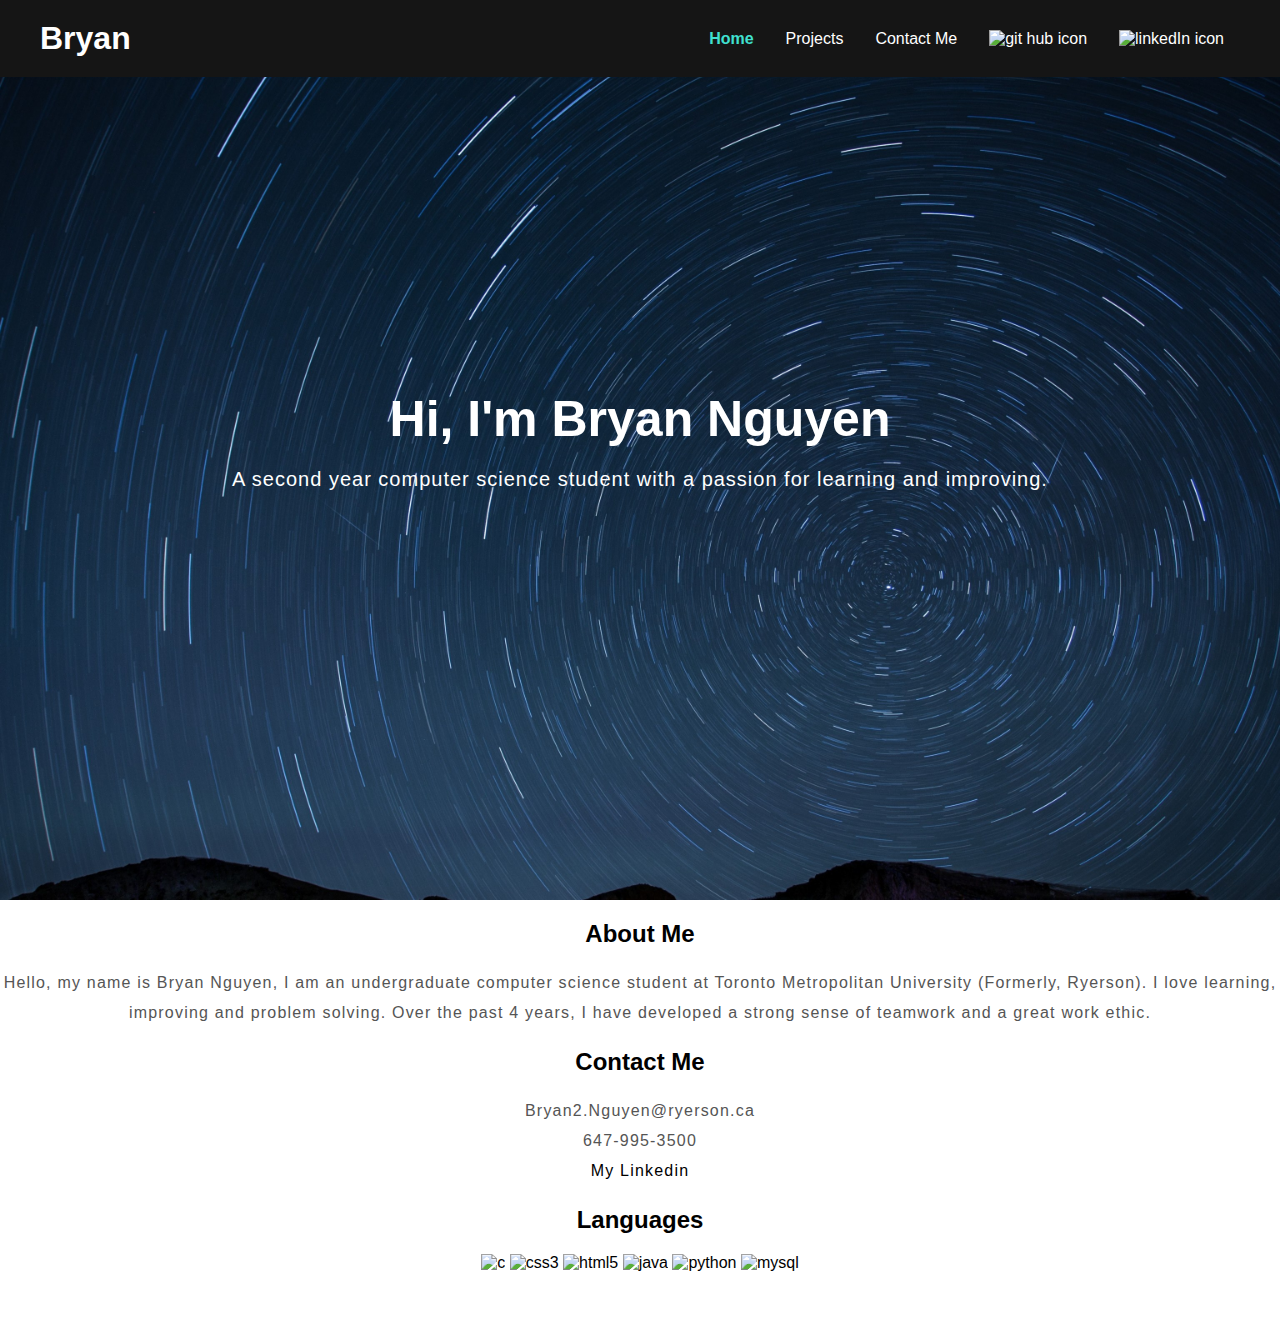
==== index.html @ f1160901 "added images and fixed formatting" ====
<!DOCTYPE html>

<html lang="en">
    <head>
        <meta charset="UTF-8">
        <title>Bryan's Portfolio Website</title>
        <link rel="stylesheet" href="index.css">
    </head>

    <body>
        <nav class="navbar">
            <div class="navcontainer">
                <h1>Bryan</h1>
                <ul>
                    <li><a href="" class="current">Home</a></li>
                    <li><a href="projects.html">Projects</a></li>
                    <li><a href="mailto:bryan2.nguyen@ryerson.ca">Contact Me</a></li>
                    <li><a href="https://github.com/BryanNguyen03"><img width="35" id="gitIcon" src="images\githubIcon.png" alt="git hub icon"/></a></li>
                    <li><a href="https://www.linkedin.com/in/bryan-nguyen-2a6066220/"><img width="25" id="linkedinIcon" src="images\LinkedinIcon.png" alt="linkedIn icon"/></a></li>
                </ul>
            </div>
        </nav>

        <div class="hero">
            <div class="container">
                <h1>Hi, I'm Bryan Nguyen</h1>
                <p>A second year computer science student with a passion for learning and improving.</p>
            </div>  
        </div>

        <section class="AboutMe">
            <h2>About Me</h2>
            <p>Hello, my name is Bryan Nguyen, I am an undergraduate computer science student at Toronto Metropolitan University (Formerly, Ryerson). I love learning, improving and problem solving. Over the past 4 years, I have developed a strong sense of teamwork and a great work ethic.</p>

            <div class="contactInfo">
                <h3>Contact Me</h3>
                <p>Bryan2.Nguyen@ryerson.ca</p>
                <p>647-995-3500</p>
                <p><a href="https://www.linkedin.com/in/bryan-nguyen">My Linkedin</a></p>
            </div>

            <h3>Languages</h3>
            <img class="langIcon" src="https://raw.githubusercontent.com/devicons/devicon/master/icons/c/c-original.svg" alt="c" width="40" height="40"/>
            <img class="langIcon" src="https://raw.githubusercontent.com/devicons/devicon/master/icons/css3/css3-original-wordmark.svg" alt="css3" width="40" height="40"/>
            <img class="langIcon" src="https://raw.githubusercontent.com/devicons/devicon/master/icons/html5/html5-original-wordmark.svg" alt="html5" width="40" height="40"/>
            <img class="langIcon" src="https://raw.githubusercontent.com/devicons/devicon/master/icons/java/java-original.svg" alt="java" width="40" height="40"/>
            <img class="langIcon" src="https://raw.githubusercontent.com/devicons/devicon/master/icons/python/python-original.svg" alt="python" width="40" height="40"/>
            <img class="langIcon" src="https://raw.githubusercontent.com/devicons/devicon/master/icons/mysql/mysql-original.svg" alt="mysql" width="40" height="40">
        </section>

        

        <script src="index.js"></script>
    </body>

</html>
---- index.css ----
@import "navigation.css";

.hero {
    background-image: url('images/backgroundImage.jpg');
    background-repeat: no-repeat;
    background-size: cover;
    background-position: center;
    height: 100vh;
    color: #fff;
    display: flex;
    justify-content: center;
    align-items: center;
    text-align: center;
    position: relative;
    margin-bottom: 20px;
    z-index: -2;
}

.hero h1 {
    font-size: 50px;
    margin: -20px 0 20px;
  }
  
.hero p {
    font-size: 20px;
    letter-spacing: 1px;
}

.AboutMe{
    text-align: center;
}

.AboutMe h2,
.AboutMe h3 {
  font-size: 150%;
  margin: 20px 0;
}

.AboutMe p {
  color: #555;
  line-height: 30px;
  letter-spacing: 1.2px;
}

.contactInfo p {
    color: #555;
    line-height: 30px;
    letter-spacing: 1.2px;
}

.contactInfo a {
    text-decoration: none;
    color: black;
}

.contactInfo a:hover {
    color: turquoise;
    transition: all 0.3s ease-in-out;
}

.languages {
    margin: auto;
    width: 60%;
    padding: 10px;
    z-index: -2;
    text-align: center;
    height: 10vh;
    display: relative;
}

.langIcon:hover {
    box-shadow: 5px 10px 30px;
}
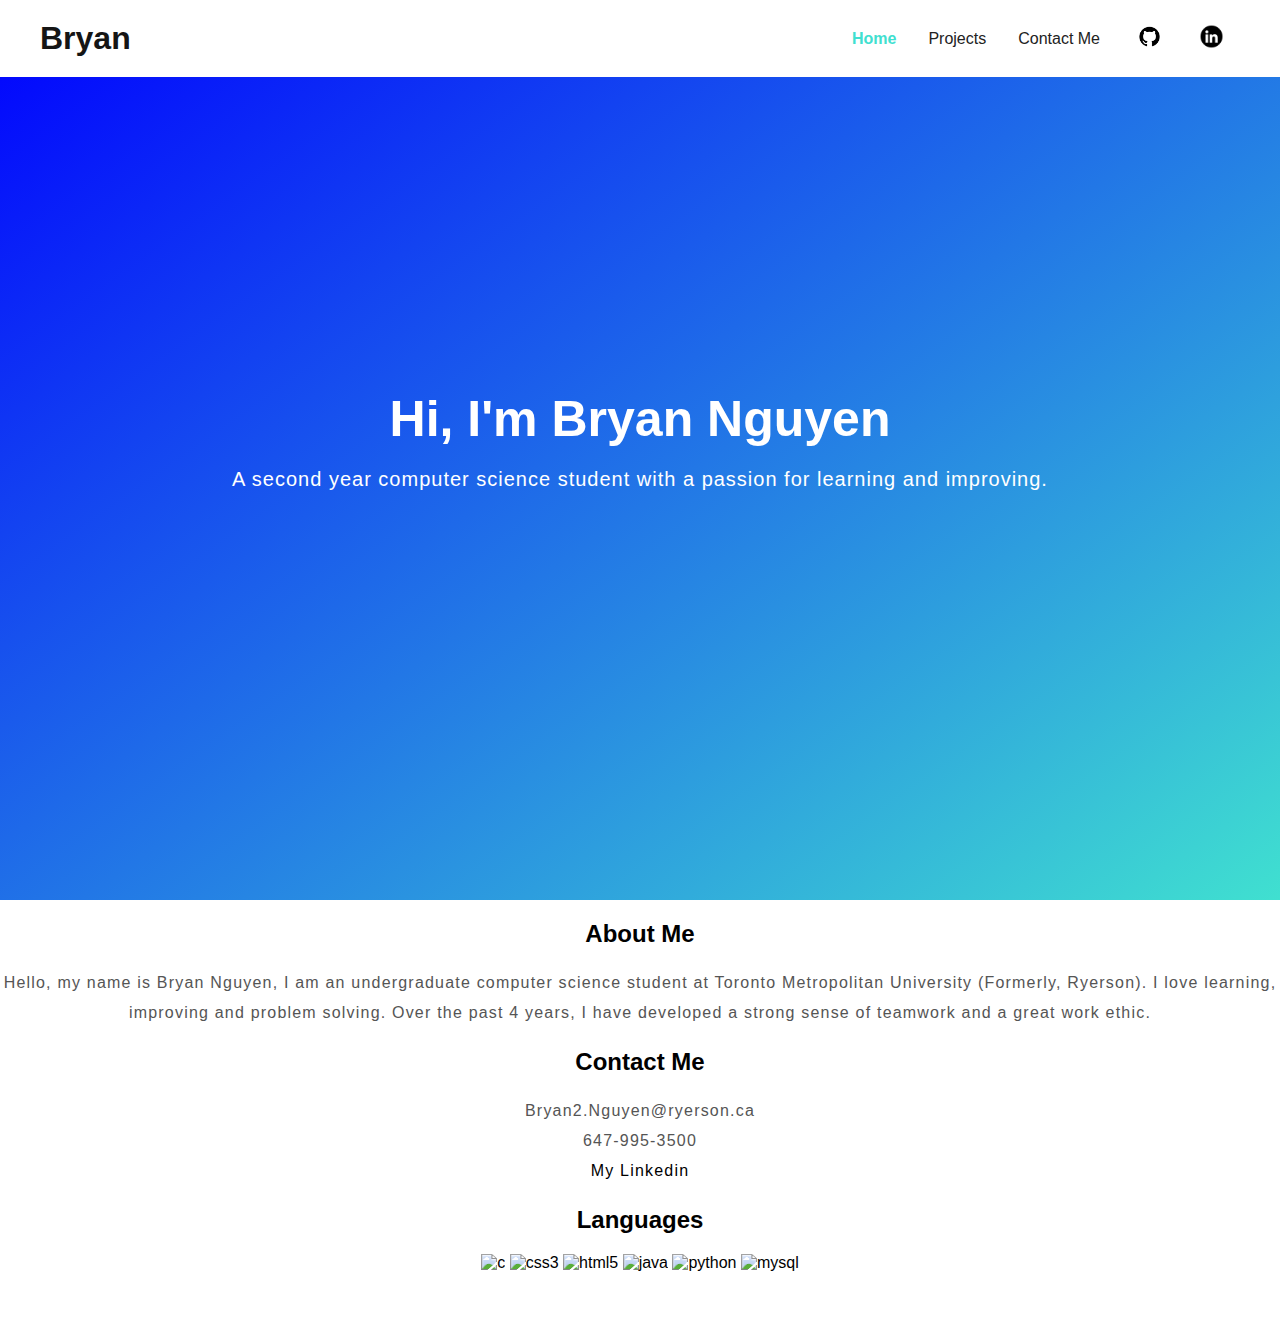
==== commit d1ec15d8: "aesthetic and formatting changes" ====
--- a/index.html
+++ b/index.html
@@ -15,8 +15,8 @@
                     <li><a href="" class="current">Home</a></li>
                     <li><a href="projects.html">Projects</a></li>
                     <li><a href="mailto:bryan2.nguyen@ryerson.ca">Contact Me</a></li>
-                    <li><a href="https://github.com/BryanNguyen03"><img width="35" id="gitIcon" src="images\githubIcon.png" alt="git hub icon"/></a></li>
-                    <li><a href="https://www.linkedin.com/in/bryan-nguyen-2a6066220/"><img width="25" id="linkedinIcon" src="images\LinkedinIcon.png" alt="linkedIn icon"/></a></li>
+                    <li><a href="https://github.com/BryanNguyen03"><img width="35" id="gitIcon" src="images/githubOnWhite.png" alt="git hub icon"/></a></li>
+                    <li><a href="https://www.linkedin.com/in/bryan-nguyen-2a6066220/"><img width="25" id="linkedinIcon" src="images/linkedinOnWhite.png" alt="linkedIn icon"/></a></li>
                 </ul>
             </div>
         </nav>
--- a/index.css
+++ b/index.css
@@ -1,7 +1,7 @@
 @import "navigation.css";
 
 .hero {
-    background-image: url('images/backgroundImage.jpg');
+    background-image: linear-gradient(to bottom right, blue, turquoise);
     background-repeat: no-repeat;
     background-size: cover;
     background-position: center;
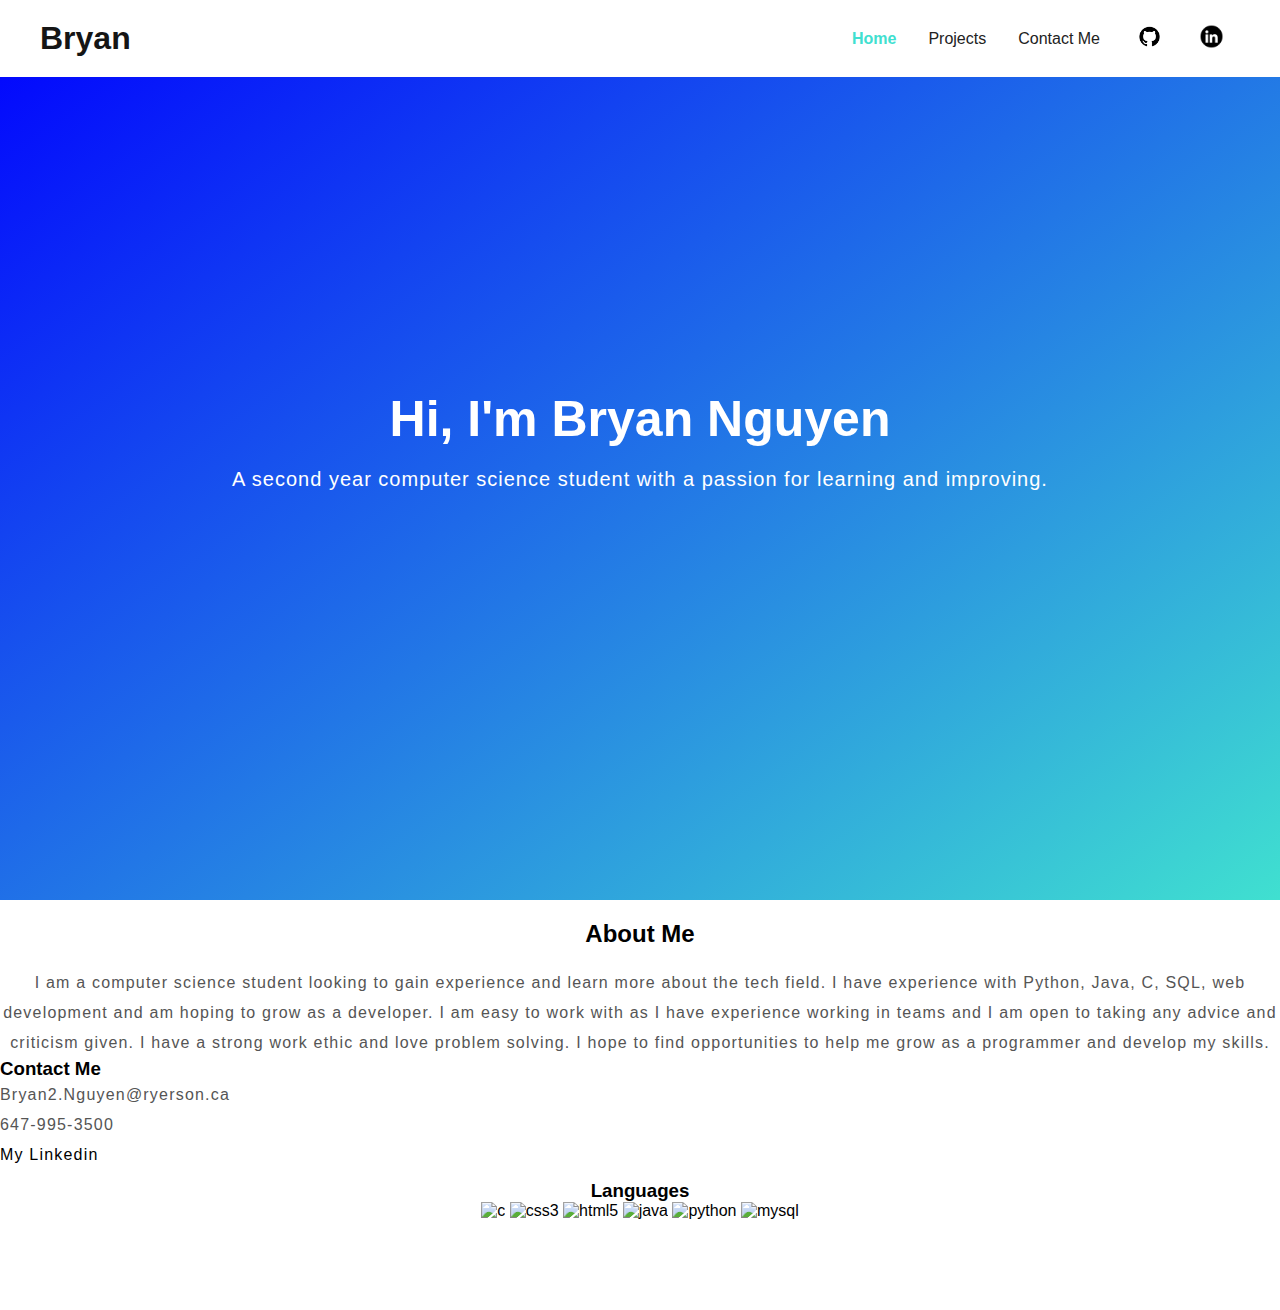
==== commit 7e544601: "Updated about me" ====
--- a/index.html
+++ b/index.html
@@ -28,17 +28,19 @@
             </div>  
         </div>
 
-        <section class="AboutMe">
+        <div class="AboutMe">
             <h2>About Me</h2>
-            <p>Hello, my name is Bryan Nguyen, I am an undergraduate computer science student at Toronto Metropolitan University (Formerly, Ryerson). I love learning, improving and problem solving. Over the past 4 years, I have developed a strong sense of teamwork and a great work ethic.</p>
+            <p>I am a computer science student looking to gain experience and learn more about the tech field. I have experience with Python, Java, C, SQL, web development and am hoping to grow as a developer. I am easy to work with as I have experience working in teams and I am open to taking any advice and criticism given. I have a strong work ethic and love problem solving. I hope to find opportunities to help me grow as a programmer and develop my skills.</p>
+        </div>
 
-            <div class="contactInfo">
-                <h3>Contact Me</h3>
-                <p>Bryan2.Nguyen@ryerson.ca</p>
-                <p>647-995-3500</p>
-                <p><a href="https://www.linkedin.com/in/bryan-nguyen">My Linkedin</a></p>
-            </div>
-
+        <div class="contactInfo">
+            <h3>Contact Me</h3>
+            <p>Bryan2.Nguyen@ryerson.ca</p>
+            <p>647-995-3500</p>
+            <p><a href="https://www.linkedin.com/in/bryan-nguyen">My Linkedin</a></p>
+        </div>
+        
+        <div class="languages">
             <h3>Languages</h3>
             <img class="langIcon" src="https://raw.githubusercontent.com/devicons/devicon/master/icons/c/c-original.svg" alt="c" width="40" height="40"/>
             <img class="langIcon" src="https://raw.githubusercontent.com/devicons/devicon/master/icons/css3/css3-original-wordmark.svg" alt="css3" width="40" height="40"/>
@@ -46,7 +48,7 @@
             <img class="langIcon" src="https://raw.githubusercontent.com/devicons/devicon/master/icons/java/java-original.svg" alt="java" width="40" height="40"/>
             <img class="langIcon" src="https://raw.githubusercontent.com/devicons/devicon/master/icons/python/python-original.svg" alt="python" width="40" height="40"/>
             <img class="langIcon" src="https://raw.githubusercontent.com/devicons/devicon/master/icons/mysql/mysql-original.svg" alt="mysql" width="40" height="40">
-        </section>
+        </div>
 
         
 
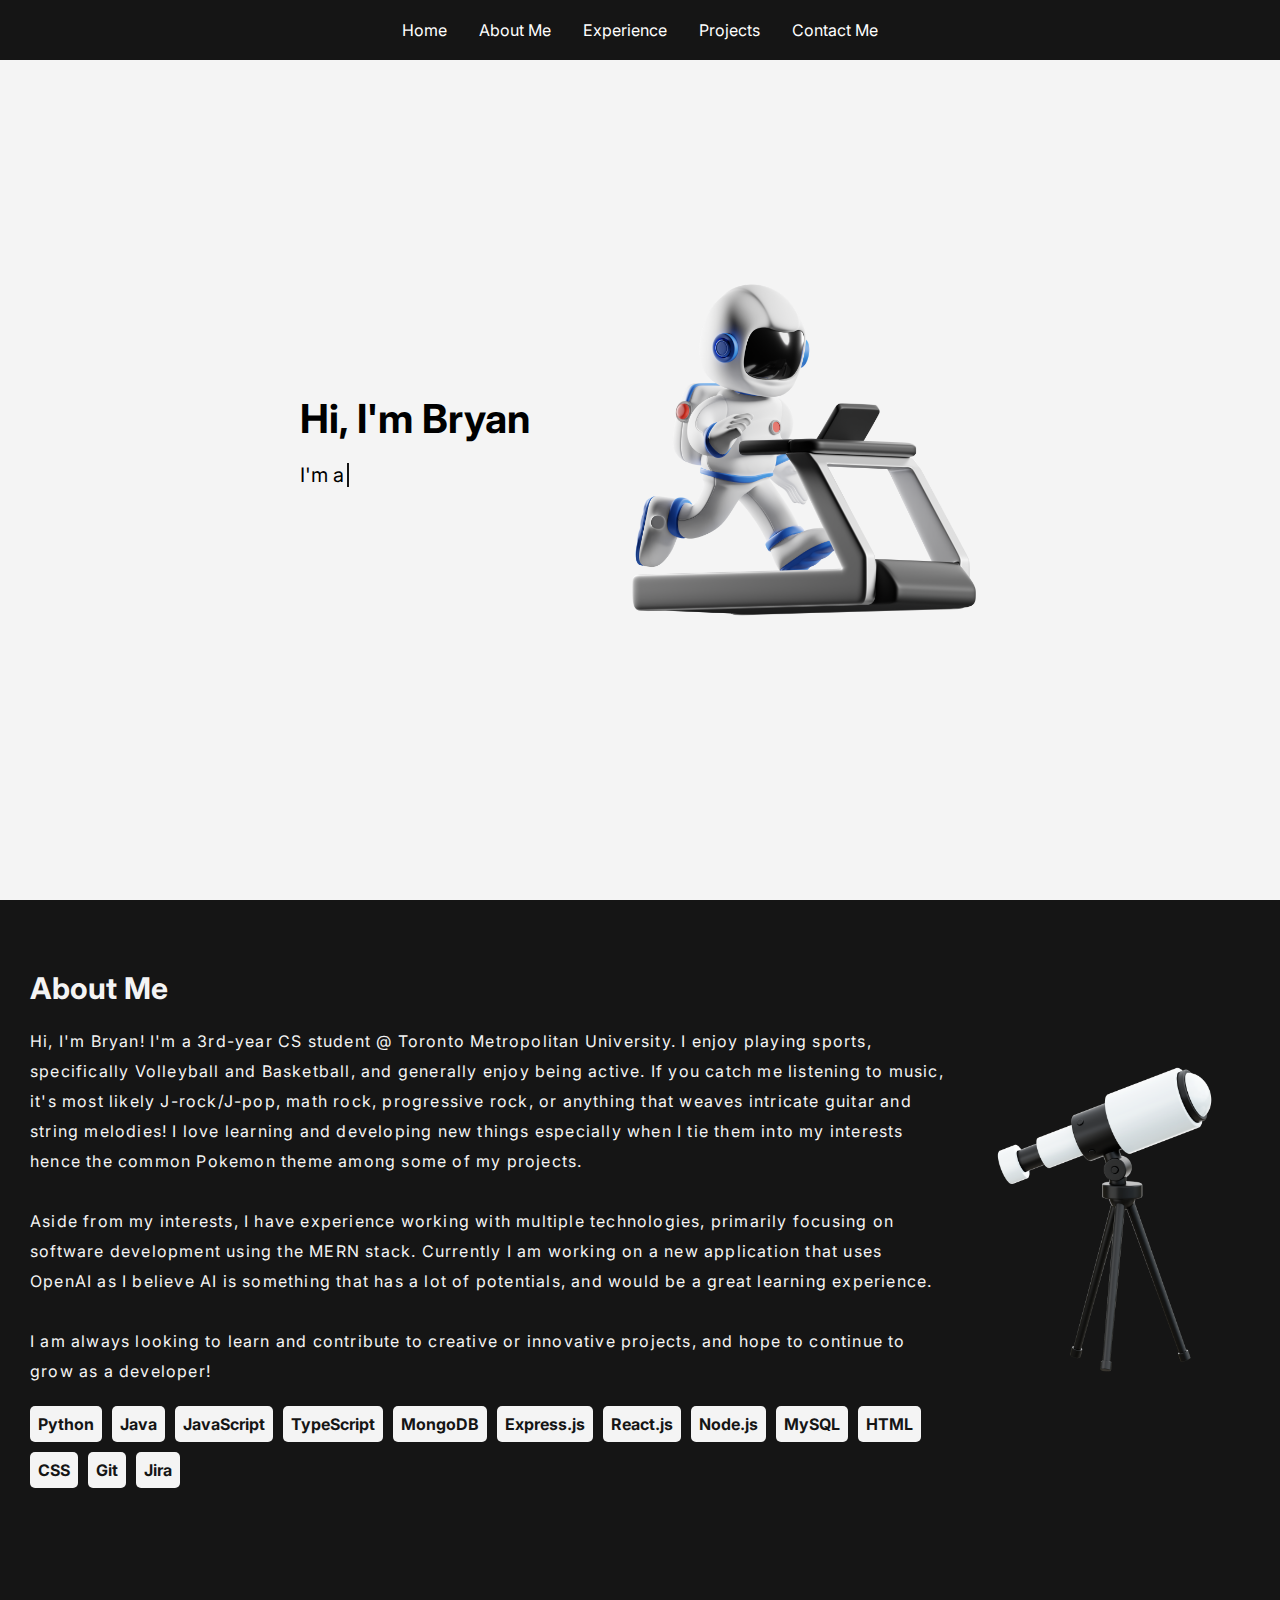
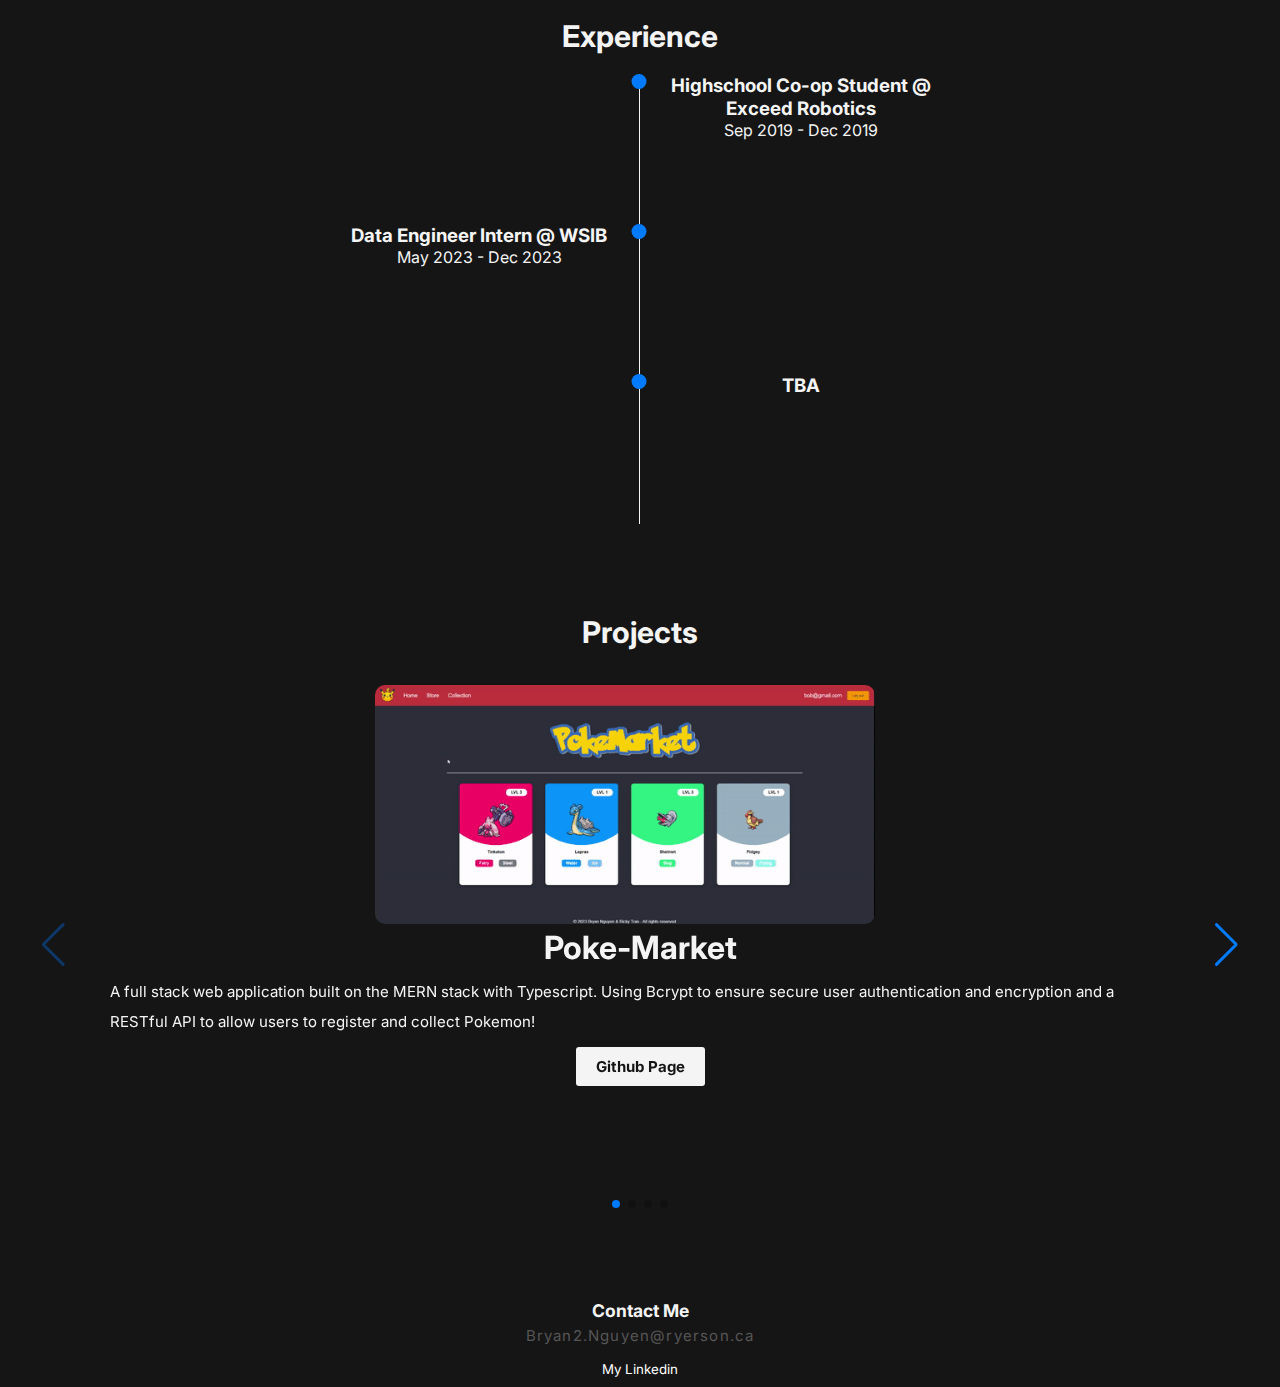
==== commit 460ca01a: "Updated Portfolio Website" ====
--- a/index.html
+++ b/index.html
@@ -1,58 +1,234 @@
 <!DOCTYPE html>
 
 <html lang="en">
-    <head>
-        <meta charset="UTF-8">
-        <title>Bryan's Portfolio Website</title>
-        <link rel="stylesheet" href="index.css">
-    </head>
-
-    <body>
-        <nav class="navbar">
-            <div class="navcontainer">
-                <h1>Bryan</h1>
-                <ul>
-                    <li><a href="" class="current">Home</a></li>
-                    <li><a href="projects.html">Projects</a></li>
-                    <li><a href="mailto:bryan2.nguyen@ryerson.ca">Contact Me</a></li>
-                    <li><a href="https://github.com/BryanNguyen03"><img width="35" id="gitIcon" src="images/githubOnWhite.png" alt="git hub icon"/></a></li>
-                    <li><a href="https://www.linkedin.com/in/bryan-nguyen-2a6066220/"><img width="25" id="linkedinIcon" src="images/linkedinOnWhite.png" alt="linkedIn icon"/></a></li>
-                </ul>
-            </div>
-        </nav>
-
-        <div class="hero">
-            <div class="container">
-                <h1>Hi, I'm Bryan Nguyen</h1>
-                <p>A second year computer science student with a passion for learning and improving.</p>
-            </div>  
-        </div>
-
-        <div class="AboutMe">
-            <h2>About Me</h2>
-            <p>I am a computer science student looking to gain experience and learn more about the tech field. I have experience with Python, Java, C, SQL, web development and am hoping to grow as a developer. I am easy to work with as I have experience working in teams and I am open to taking any advice and criticism given. I have a strong work ethic and love problem solving. I hope to find opportunities to help me grow as a programmer and develop my skills.</p>
-        </div>
-
-        <div class="contactInfo">
-            <h3>Contact Me</h3>
-            <p>Bryan2.Nguyen@ryerson.ca</p>
-            <p>647-995-3500</p>
-            <p><a href="https://www.linkedin.com/in/bryan-nguyen">My Linkedin</a></p>
-        </div>
-        
-        <div class="languages">
-            <h3>Languages</h3>
-            <img class="langIcon" src="https://raw.githubusercontent.com/devicons/devicon/master/icons/c/c-original.svg" alt="c" width="40" height="40"/>
-            <img class="langIcon" src="https://raw.githubusercontent.com/devicons/devicon/master/icons/css3/css3-original-wordmark.svg" alt="css3" width="40" height="40"/>
-            <img class="langIcon" src="https://raw.githubusercontent.com/devicons/devicon/master/icons/html5/html5-original-wordmark.svg" alt="html5" width="40" height="40"/>
-            <img class="langIcon" src="https://raw.githubusercontent.com/devicons/devicon/master/icons/java/java-original.svg" alt="java" width="40" height="40"/>
-            <img class="langIcon" src="https://raw.githubusercontent.com/devicons/devicon/master/icons/python/python-original.svg" alt="python" width="40" height="40"/>
-            <img class="langIcon" src="https://raw.githubusercontent.com/devicons/devicon/master/icons/mysql/mysql-original.svg" alt="mysql" width="40" height="40">
-        </div>
-
-        
-
-        <script src="index.js"></script>
-    </body>
-
-</html>+  <head>
+    <meta charset="UTF-8" />
+    <meta name="viewport" content="width=device-width, initial-scale=1.0">
+    <title>Bryan Nguyen</title>
+    <link rel="stylesheet" href="index.css" />
+    <link rel="icon" href="images/Rover-bw.png  ">
+    <link
+      rel="stylesheet"
+      href="https://cdn.jsdelivr.net/npm/swiper@11/swiper-bundle.min.css"
+    />
+  </head>
+
+  <body>
+    <nav class="navbar">
+      <div class="nav-container">
+        <ul>
+          <li><a href="#home">Home</a></li>
+          <li><a href="#about-me">About Me</a></li>
+          <li><a href="#experience">Experience</a></li>
+          <li><a href="#projects">Projects</a></li>
+          <li><a href="#contact-info">Contact Me</a></li>
+        </ul>
+      </div>
+    </nav>
+
+    <!--==================== HOME ====================-->
+    <div id="home">
+      <div class="home-container">
+        <h1>Hi, I'm Bryan</h1>
+        <div class="typing-text">
+          I'm a  <span></span>
+        </div>
+      </div>
+      <img src="images/running 1.png" alt="astronaut">
+    </div>
+
+    <!--==================== ABOUT ME ====================-->
+    <div id="about-me">
+      <div id="about-me-text">
+        <h2 class="section-header">About Me</h2>
+        <p> 
+          Hi, I'm Bryan! I'm a 3rd-year CS student @ Toronto Metropolitan University. I enjoy playing sports, specifically Volleyball and Basketball, and generally enjoy being active. If you catch me listening to music, it's most likely J-rock/J-pop, math rock, progressive rock, or anything that weaves intricate guitar and string melodies! I love learning and developing new things especially when I tie them into my interests hence the common Pokemon theme among some of my projects.
+          <br><br>
+          Aside from my interests, I have experience working with multiple technologies, primarily focusing on software development using the MERN stack. Currently I am working on a new application that uses OpenAI as I believe AI is something that has a lot of potentials, and would be a great learning experience.
+          <br><br>
+          I am always looking to learn and contribute to creative or innovative projects, and hope to continue to grow as a developer!
+        </p>
+
+        <div id="tagsContainer"></div>
+      </div>
+
+      <img src="images/Telescope-bw.png" alt="telescope">
+
+    </div>
+
+    <!--==================== EXPERIENCE ====================-->
+
+    <div id="experience">
+      <h2 class="section-header">Experience</h2>
+      <div class="timeline">
+        <div class="timeline-empty"></div>
+
+        <div class="timeline-middle">
+          <div class="timeline-circle"></div>
+        </div>
+
+        <div class="timeline-component timeline-content">
+          <h3>Highschool Co-op Student @ Exceed Robotics</h3>
+          <p>Sep 2019 - Dec 2019</p>
+        </div>
+
+        <div class="timeline-component timeline-content">
+          <h3>Data Engineer Intern @ WSIB</h3>
+          <p>May 2023 - Dec 2023</p>
+        </div>
+
+        <div class="timeline-middle">
+          <div class="timeline-circle"></div>
+        </div>
+
+        <div class="timeline-empty"></div>
+        <div class="timeline-empty"></div>
+        <div class="timeline-middle">
+          <div class="timeline-circle"></div>
+        </div>
+
+        <div class="timeline-component timeline-content">
+          <h3>TBA</h3>
+        </div>
+
+      </div>
+    </div>
+
+    <br><br>
+    
+    <!--==================== PROJECTS ====================-->
+    <!-- Swiper -->
+    <div id="projects">
+      <h2 class="section-header">Projects</h1>
+      <div class="swiper">
+        <div class="swiper-wrapper">
+
+
+          <!-- Project 1 -->
+          <div class="swiper-slide">
+            <div class="swiper-slide-container">
+              <div class="proj-img">
+                <img src="images/StorePreview.gif" alt="poke-market preview">
+              </div>
+
+              <div class="project-info">
+                <h3 class="project-title">Poke-Market</h3>
+                <p class="slide-desc">
+                  A full stack web application built on the MERN stack with Typescript. Using Bcrypt to ensure secure user
+                  authentication and encryption and a RESTful API to allow
+                  users to register and collect Pokemon!
+                </p>
+              
+                <div class="github-button">
+                  <a href="https://github.com/BryanNguyen03/Poke-Market" target="_blank">
+                    <button>Github Page</button>
+                  </a>
+                </div>
+              </div>
+            </div>
+          </div>
+
+          <!-- Project 2-->
+          <div class="swiper-slide">
+            <div class="swiper-slide-container">
+              <div class="proj-img">
+                <img src="images/WebsitePreview.png" alt="poke-market preview">
+              </div>
+              <div class="project-info">
+                <h3 class="project-title">Pokedex</h3>
+                <p class="slide-desc">
+                  This web application uses ReactJS and a RESTful API to display
+                  Pokemon entries to the user. Users can specify the amount of
+                  Pokemon they want to be listed or search for a specific Pokemon
+                </p>
+              
+                <div class="github-button">
+                  <a href="https://github.com/BryanNguyen03/Pokedex" target="_blank">
+                    <button>Github Page</button>
+                  </a>
+                </div>
+              </div>
+            </div>
+          </div>
+
+          <!-- PROJECT 3 -->
+          <div class="swiper-slide">
+            <div class="no-img-container">
+              <div class="swiper-slide-container-2">
+                <h3 class="project-title">Web Traffic Management</h3>
+                <p class="slide-desc">
+                  This is a project developed for CPS406 (Introduction to Software Engineering) at TMU. 
+                  The web application was developed by a team of 6 using Agile methodology. The website mimics 
+                  the design of a server management system, where the main purpose of this project was to learn and 
+                  understand the software development life cycle process (specifically the Agile model).
+                </p>
+                <div class="github-button">
+                  <a href="https://github.com/BryanNguyen03/Web-Traffic-Management" target="_blank">
+                    <button>Github Page</button>
+                  </a>
+                </div>
+              </div>
+            </div>
+          </div>
+
+          <!-- PROJECT 4 -->
+          <div class="swiper-slide">
+            <div class="no-img-container">
+              <div class="swiper-slide-container-2">
+                <h3 class="project-title">Login System</h3>   
+                <centre><p class="slide-desc">
+                  This is a very basic project that I developed in Aug 2022 to get a better understanding of relational databases. The program uses Python and a MySQL database to mimic a school login system. 
+                  The project allows 3 types of accounts, each with its features. A more detailed description can be found on the GitHub page.
+                </p></centre>
+                
+
+                <div class="github-button">
+                  <a href="https://github.com/BryanNguyen03/School-Management-System" target="_blank">
+                    <button>Github Page</button>
+                  </a>
+                </div>
+              </div>
+            </div>
+          </div>
+
+
+
+        </div>
+
+        <div class="swiper-button-next"></div>
+        <div class="swiper-button-prev"></div>
+        <div class="swiper-pagination"></div>
+      </div>
+    </div>
+
+    <!--==================== CONTACT ME ====================-->
+    <div id="contact-info">
+      <h3>Contact Me</h3>
+      <p>Bryan2.Nguyen@ryerson.ca</p>
+      <a href="https://www.linkedin.com/in/bryan-nguyen" target="_blank">
+        <button>My Linkedin</button>
+      </a>
+    </div>
+
+    <!--==================== SCRIPTS ====================-->
+    <script src="index.js"></script>
+    <!-- Swiper JS -->
+    <script src="https://cdn.jsdelivr.net/npm/swiper@11/swiper-bundle.min.js"></script>
+
+    <!-- Initialize Swiper -->
+    <script>
+      var swiper = new Swiper(".swiper", {
+        navigation: {
+          nextEl: ".swiper-button-next",
+          prevEl: ".swiper-button-prev",
+        },
+        pagination: {
+          el: ".swiper-pagination",
+          clickable: true, // Enable clickable pagination bullets
+        },
+        mousewheel: true,
+        keyboard: true,
+      });
+    </script>
+  </body>
+</html>
--- a/index.css
+++ b/index.css
@@ -1,74 +1,488 @@
 @import "navigation.css";
-
-.hero {
-    background-image: linear-gradient(to bottom right, blue, turquoise);
-    background-repeat: no-repeat;
-    background-size: cover;
-    background-position: center;
-    height: 100vh;
-    color: #fff;
-    display: flex;
-    justify-content: center;
-    align-items: center;
-    text-align: center;
-    position: relative;
-    margin-bottom: 20px;
-    z-index: -2;
-}
-
-.hero h1 {
-    font-size: 50px;
-    margin: -20px 0 20px;
-  }
-  
-.hero p {
-    font-size: 20px;
-    letter-spacing: 1px;
-}
-
-.AboutMe{
-    text-align: center;
-}
-
-.AboutMe h2,
-.AboutMe h3 {
-  font-size: 150%;
-  margin: 20px 0;
-}
-
-.AboutMe p {
+@import url("https://fonts.googleapis.com/css2?family=Inter:wght@100;200;300;400;500;600;700;800;900&display=swap");
+
+html {
+  font-family: "Inter", sans-serif;
+  scroll-behavior: smooth;
+  background-color: #151515;
+  color: black;
+}
+
+body {
+  margin: 0;
+  padding: 0;
+  display: flex;
+  flex-direction: column;
+  height: 100vh;
+}
+
+.section-header {
+  font-size: 30px;
+  color: #f4f4f4;
+  padding-bottom: 20px;
+  padding-top: 20px;
+}
+
+/* ===== Home Section ===== */
+#home {
+  background-color: #f4f4f4;
+  max-width: 100%;
+  height: 100%;
+  display: flex;
+  flex-direction: row;
+  align-items: center;
+  justify-content: center;
+  padding: 50vh;
+}
+
+.home-container {
+  padding: 20px;
+}
+
+#home img {
+  max-width: 50%;
+  max-height: auto;
+}
+
+#home h1 {
+  font-size: 50px;
+  margin: -20px 0 20px;
+}
+
+#home p {
+  font-size: 20px;
+  letter-spacing: 1px;
+}
+
+/* typing text */
+.typing-text {
+  font-size: 20px;
+  min-width: 280px;
+}
+
+.typing-text span {
+  position: relative;
+}
+
+.typing-text span::before {
+  content: "3rd year CS student";
+  color: #151515;
+  animation: words 20s infinite;
+}
+
+.typing-text span::after {
+  content: "";
+  position: absolute;
+  width: calc(100% + 8px);
+  height: 100%;
+  background-color: #f4f4f4;
+  border-left: 2px solid #151515;
+  right: -8px;
+  /* 14 */
+  animation: cursor 0.8s infinite, typing 25s steps(20) infinite;
+}
+
+@keyframes cursor {
+  to {
+    border-left: 2px solid #151515;
+  }
+}
+
+@keyframes words {
+  0%,
+  25% {
+    content: "3rd year CS student";
+  }
+  26%,
+  50% {
+    content: "software developer";
+  }
+  51%,
+  75% {
+    content: "volleyball player";
+  }
+  76%,
+  100% {
+    content: "J-pop/J-rock enthusiast";
+  }
+}
+
+@keyframes typing {
+  10%,
+  15%,
+  30%,
+  35%,
+  50%,
+  55%,
+  70%,
+  75%,
+  90%,
+  95% {
+    width: 0;
+  }
+  5%,
+  20%,
+  25%,
+  40%,
+  45%,
+  60%,
+  65%,
+  80%,
+  85% {
+    width: calc(100% + 8px);
+  }
+}
+
+/* ===== About Me ===== */
+#about-me {
+  padding: 30px;
+  padding-top: 50px;
+  text-align: left;
+  margin: 0 auto;
+  display: flex;
+  flex-direction: row;
+  align-items: center;
+  justify-content: center;
+  max-width: 80%;
+}
+
+#about-me img {
+  max-width: 25%;
+}
+
+#about-me p {
+  color: #f4f4f4;
+  line-height: 30px;
+  letter-spacing: 1.2px;
+  padding-bottom: 20px;
+  border-radius: 15px;
+}
+
+#tagsContainer {
+  display: flex;
+  gap: 10px;
+  flex-wrap: wrap;
+}
+
+.tag {
+  font-weight: bold;
+  background-color: #f4f4f4;
+  color: #151515;
+  padding: 8px;
+  border-radius: 5px;
+}
+
+/* ===== Experience =====*/
+#experience {
+  padding-top: 80px;
+  text-align: center;
+  margin: 0 auto;
+  align-items: center;
+  justify-content: center;
+}
+
+.timeline {
+  width: 80%;
+  height: auto;
+  max-width: 800px;
+  margin: 0 auto;
+  display: flex;
+  flex-direction: column;
+}
+
+.timeline-content {
+  border-radius: 5px;
+  color: #f4f4f4;
+  padding-bottom: 1.75rem;
+  transition: 0.4s ease;
+  overflow-wrap: break-word !important;
+  margin: 1rem;
+  border-radius: 6px;
+}
+
+.timeline-component {
+  margin: 0px 20px 20px 20px;
+}
+
+.timeline {
+  display: grid;
+  grid-template-columns: 1fr 3px 1fr;
+}
+.timeline-middle {
+  position: relative;
+  background-color: #f4f4f4;
+  width: 1px;
+  height: 150px;
+}
+
+.main-middle {
+  opacity: 0;
+}
+
+.timeline-circle {
+  position: absolute;
+  top: 0;
+  left: 50%;
+  width: 15px;
+  height: 15px;
+  border-radius: 50%;
+  background-color: #007aff;
+  -webkit-transform: translateX(-50%);
+  transform: translateX(-50%);
+}
+
+/* ===== Projects ===== */
+#projects {
+  padding: 30px;
+  margin: 0 auto;
+  max-width: 80%;
+  text-align: center;
+}
+
+.swiper-slide-container {
+  font-size: 18px;
+  border-radius: 15px;
+  padding: 80px;
+  padding-top: 15px;
+  color: #f4f4f4;
+  display: flex;
+  flex-direction: row;
+}
+
+.swiper .slide-desc {
+  font-size: 15px;
+  line-height: 30px;
+  text-align: left;
+  padding-top: 10px;
+}
+
+.swiper-slide-container .project-info {
+  text-align: left;
+}
+
+.swiper .project-title {
+  left: 0;
+  right: 0;
+  margin: auto;
+  font-size: 2rem;
+  text-align: left;
+}
+
+.swiper-slide-container img {
+  height: 350px;
+  width: auto;
+  border-radius: 10px;
+}
+
+.swiper-slide-container .proj-img {
+  padding-right: 30px;
+}
+
+.swiper-slide-container-2 {
+  font-size: 18px;
+  border-radius: 15px;
+  padding: 100px;
+  color: #f4f4f4;
+  display: flex;
+  flex-direction: column;
+  max-width: 75%;
+}
+
+.no-img-container {
+  align-items: center;
+  justify-content: center;
+  display: flex;
+}
+
+.github-button button {
+  background-color: #f4f4f4;
+  font-family: "Inter", sans-serif;
+  color: #151515;
+  border: none;
+  padding: 10px 20px;
+  border-radius: 3px;
+  font-weight: bold;
+  font-size: 15px;
+  align-self: center;
+  transition: background-color 0.3s ease;
+}
+
+.github-button button:hover {
+  background-color: #cccccc;
+}
+
+.github-button {
+  padding-top: 10px;
+}
+
+/* ===== Contact Me ===== */
+
+#contact-info {
+  padding-top: 50px;
+  text-align: center;
+  margin: 0 auto;
+  max-width: 1100px;
+  color: #f4f4f4;
+  border-radius: 15px;
+  font-size: 15px;
+}
+
+#contact-info p {
   color: #555;
   line-height: 30px;
   letter-spacing: 1.2px;
 }
 
-.contactInfo p {
-    color: #555;
-    line-height: 30px;
-    letter-spacing: 1.2px;
-}
-
-.contactInfo a {
-    text-decoration: none;
-    color: black;
-}
-
-.contactInfo a:hover {
-    color: turquoise;
-    transition: all 0.3s ease-in-out;
-}
-
-.languages {
-    margin: auto;
-    width: 60%;
-    padding: 10px;
-    z-index: -2;
-    text-align: center;
-    height: 10vh;
-    display: relative;
-}
-
-.langIcon:hover {
-    box-shadow: 5px 10px 30px;
-}
-
+#contact-info button {
+  background-color: #151515;
+  font-family: "Inter", sans-serif;
+  color: white;
+  border: none;
+  padding: 10px 20px;
+  border-radius: 3px;
+}
+
+#contact-info button:hover {
+  background-color: #303030;
+  transition-duration: 100ms;
+}
+
+/* Responsive */
+/* Tablet */
+@media screen and (min-width: 1030px) and (max-width: 1500px) {
+  #about-me,
+  #experience,
+  #projects {
+    max-width: 100%;
+  }
+
+  .swiper-slide-container img {
+    max-width: 500px;
+    height: auto;
+  }
+
+  #home img {
+    max-width: 400px;
+    max-height: auto;
+  }
+
+  #home h1 {
+    font-size: 2.5rem;
+  }
+
+  .swiper-slide-container {
+    flex-direction: column;
+  }
+
+  .swiper-slide-container-2 {
+    max-width: 100%;
+  }
+
+  .swiper .project-title {
+    text-align: center;
+    font-size: 2rem;
+  }
+
+  #projects {
+    text-align: center;
+  }
+
+  .swiper-slide-container .project-info {
+    text-align: center;
+  }
+}
+
+@media screen and (min-width: 768px) and (max-width: 1025px) {
+  /* ===== HOME ===== */
+  #home {
+    max-width: 100%;
+    padding-left: 50%;
+    padding-right: 50%;
+  }
+
+  #about-me,
+  #experience,
+  #projects {
+    max-width: 100%;
+  }
+
+  #about-me img {
+    max-width: 0px;
+  }
+
+  .swiper-slide-container img {
+    max-width: 500px;
+    height: auto;
+  }
+
+  #home img {
+    max-width: 400px;
+    max-height: auto;
+  }
+
+  #home h1 {
+    font-size: 2.5rem;
+  }
+
+  .swiper-slide-container {
+    flex-direction: column;
+  }
+
+  .swiper-slide-container-2 {
+    max-width: 100%;
+  }
+
+  .swiper .project-title {
+    text-align: center;
+    font-size: 2rem;
+  }
+
+  #projects {
+    text-align: center;
+  }
+
+  .swiper-slide-container .project-info {
+    text-align: center;
+  }
+}
+
+/* Mobile */
+@media screen and (max-width: 767px) {
+  #home {
+    max-width: 100%;
+    padding-left: 50%;
+    padding-right: 50%;
+  }
+
+  #about-me,
+  #experience,
+  #projects {
+    max-width: 100%;
+  }
+  #home h1 {
+    font-size: 2rem;
+  }
+
+  #home img,
+  #about-me img {
+    max-width: 0px;
+  }
+
+  .swiper-slide-container img {
+    height: 0px;
+    width: 0px;
+  }
+
+  #contact-me {
+    border: solid;
+    border-color: white;
+  }
+
+  #about-me p {
+    font-size: 0.75rem;
+  }
+
+  .timeline-middle {
+    height: 210px;
+  }
+}
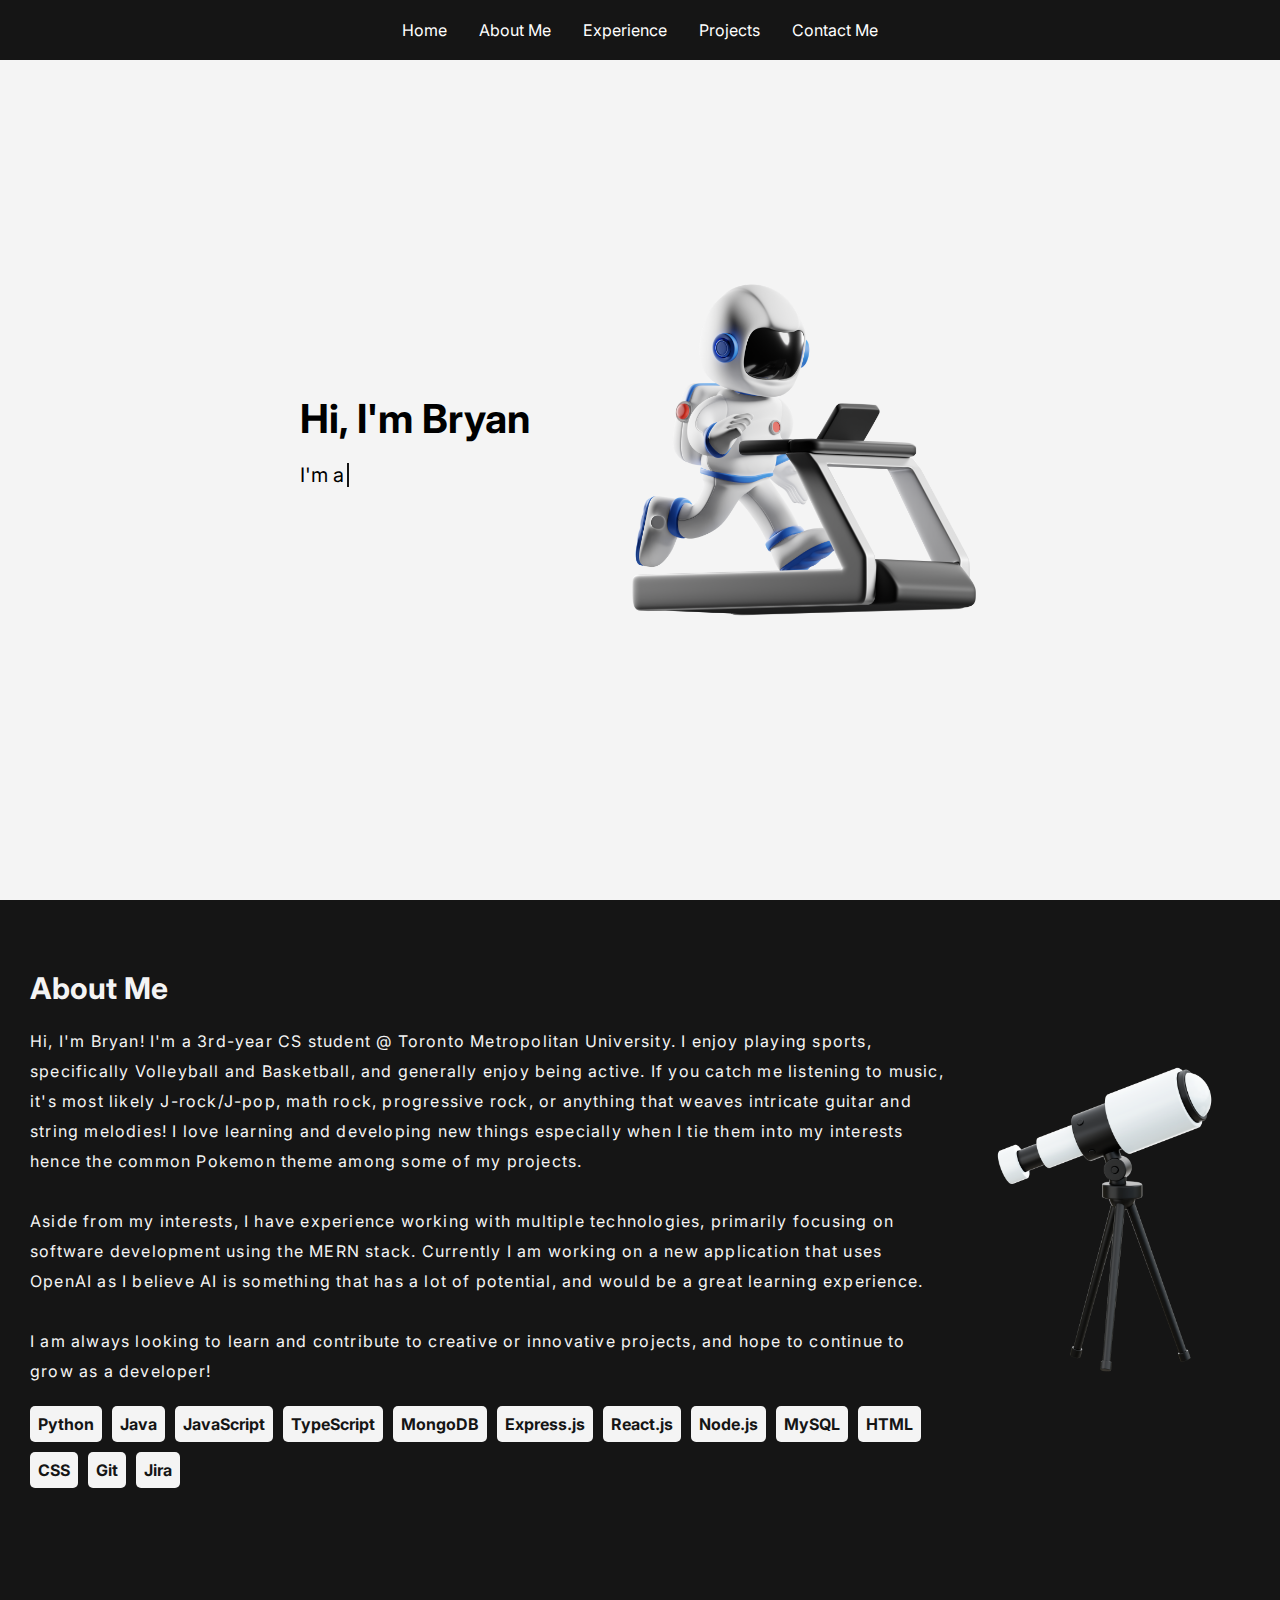
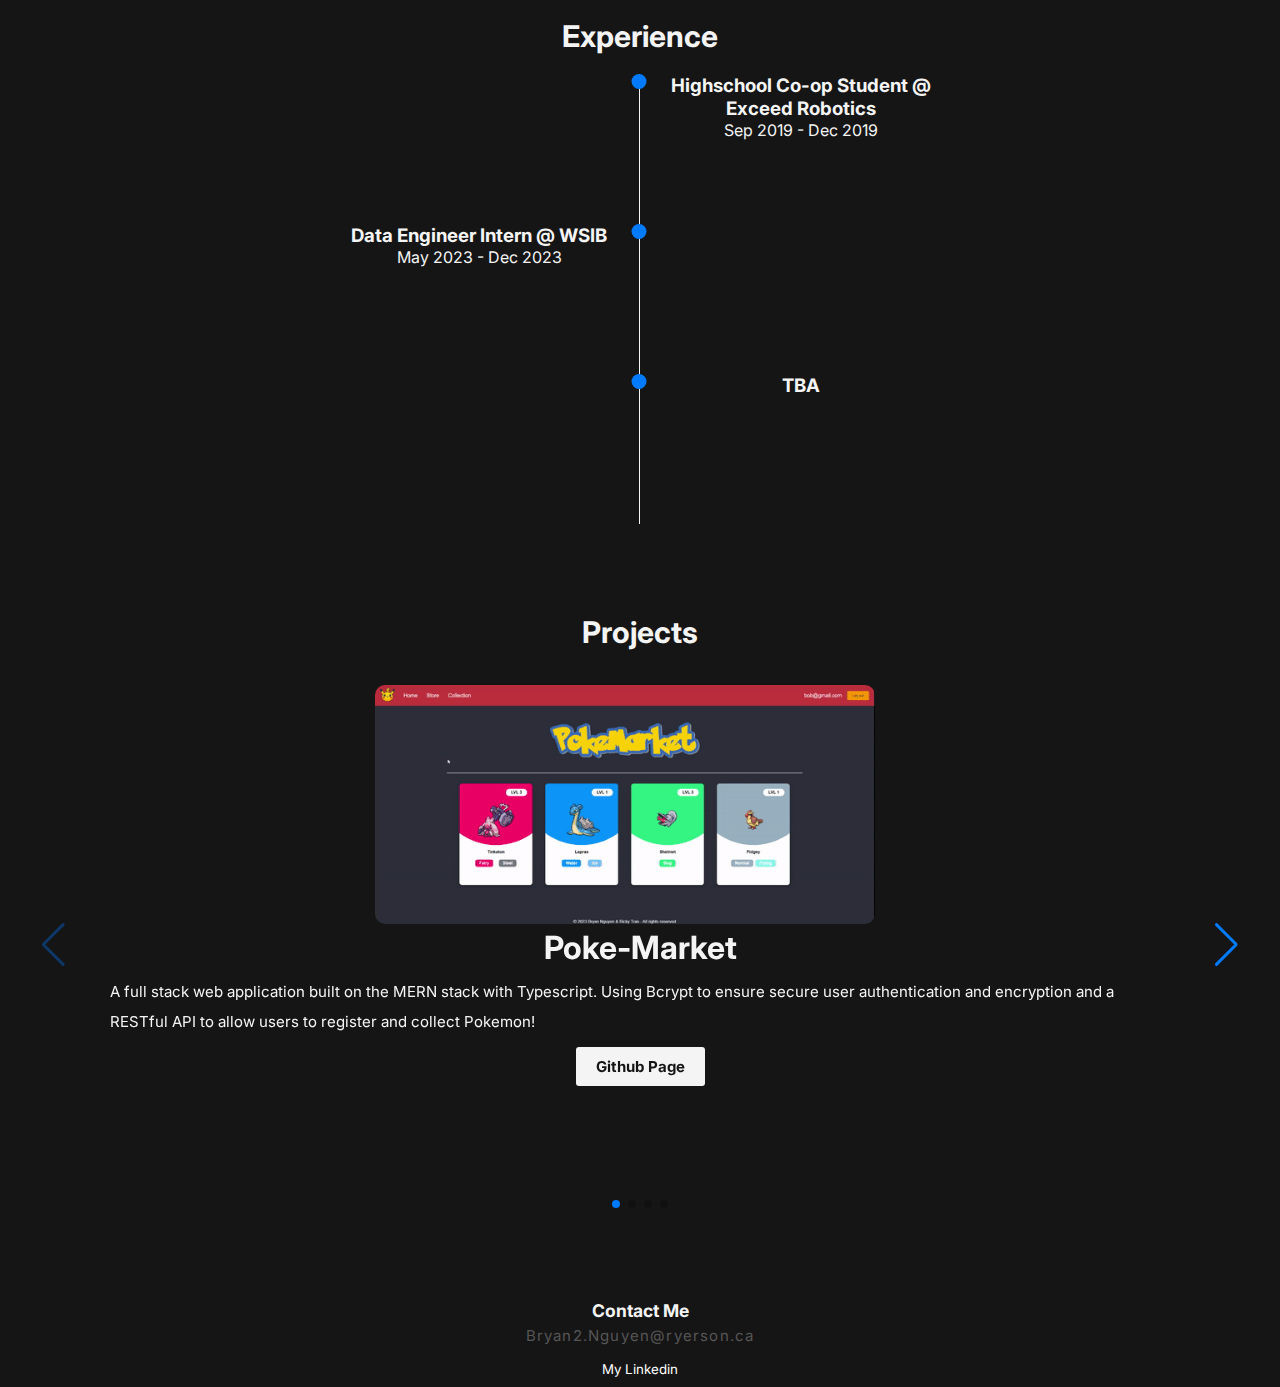
==== commit d332b5bb: "Fixed Typo" ====
--- a/index.html
+++ b/index.html
@@ -44,7 +44,7 @@
         <p> 
           Hi, I'm Bryan! I'm a 3rd-year CS student @ Toronto Metropolitan University. I enjoy playing sports, specifically Volleyball and Basketball, and generally enjoy being active. If you catch me listening to music, it's most likely J-rock/J-pop, math rock, progressive rock, or anything that weaves intricate guitar and string melodies! I love learning and developing new things especially when I tie them into my interests hence the common Pokemon theme among some of my projects.
           <br><br>
-          Aside from my interests, I have experience working with multiple technologies, primarily focusing on software development using the MERN stack. Currently I am working on a new application that uses OpenAI as I believe AI is something that has a lot of potentials, and would be a great learning experience.
+          Aside from my interests, I have experience working with multiple technologies, primarily focusing on software development using the MERN stack. Currently I am working on a new application that uses OpenAI as I believe AI is something that has a lot of potential, and would be a great learning experience.
           <br><br>
           I am always looking to learn and contribute to creative or innovative projects, and hope to continue to grow as a developer!
         </p>
--- a/index.css
+++ b/index.css
@@ -459,18 +459,15 @@
   #projects {
     max-width: 100%;
   }
+
   #home h1 {
     font-size: 2rem;
   }
 
-  #home img,
-  #about-me img {
-    max-width: 0px;
-  }
-
   .swiper-slide-container img {
-    height: 0px;
-    width: 0px;
+    width: 100%;
+    border-radius: 5px;
+    height: auto;
   }
 
   #contact-me {
@@ -485,4 +482,28 @@
   .timeline-middle {
     height: 210px;
   }
-}
+
+  .swiper .slide-desc {
+    font-size: 0.5rem;
+    line-height: 20px;
+  }
+
+  .swiper .project-title {
+    font-size: 0.5rem;
+  }
+
+  .swiper-slide-container {
+    flex-direction: column;
+  }
+
+  .swiper-slide-container-2 {
+    font-size: 0.5rem;
+    max-width: 100%;
+    border-radius: 1px;
+  }
+
+  .github-button button {
+    padding: 5px 10px;
+    font-size: 0.5rem;
+  }
+}
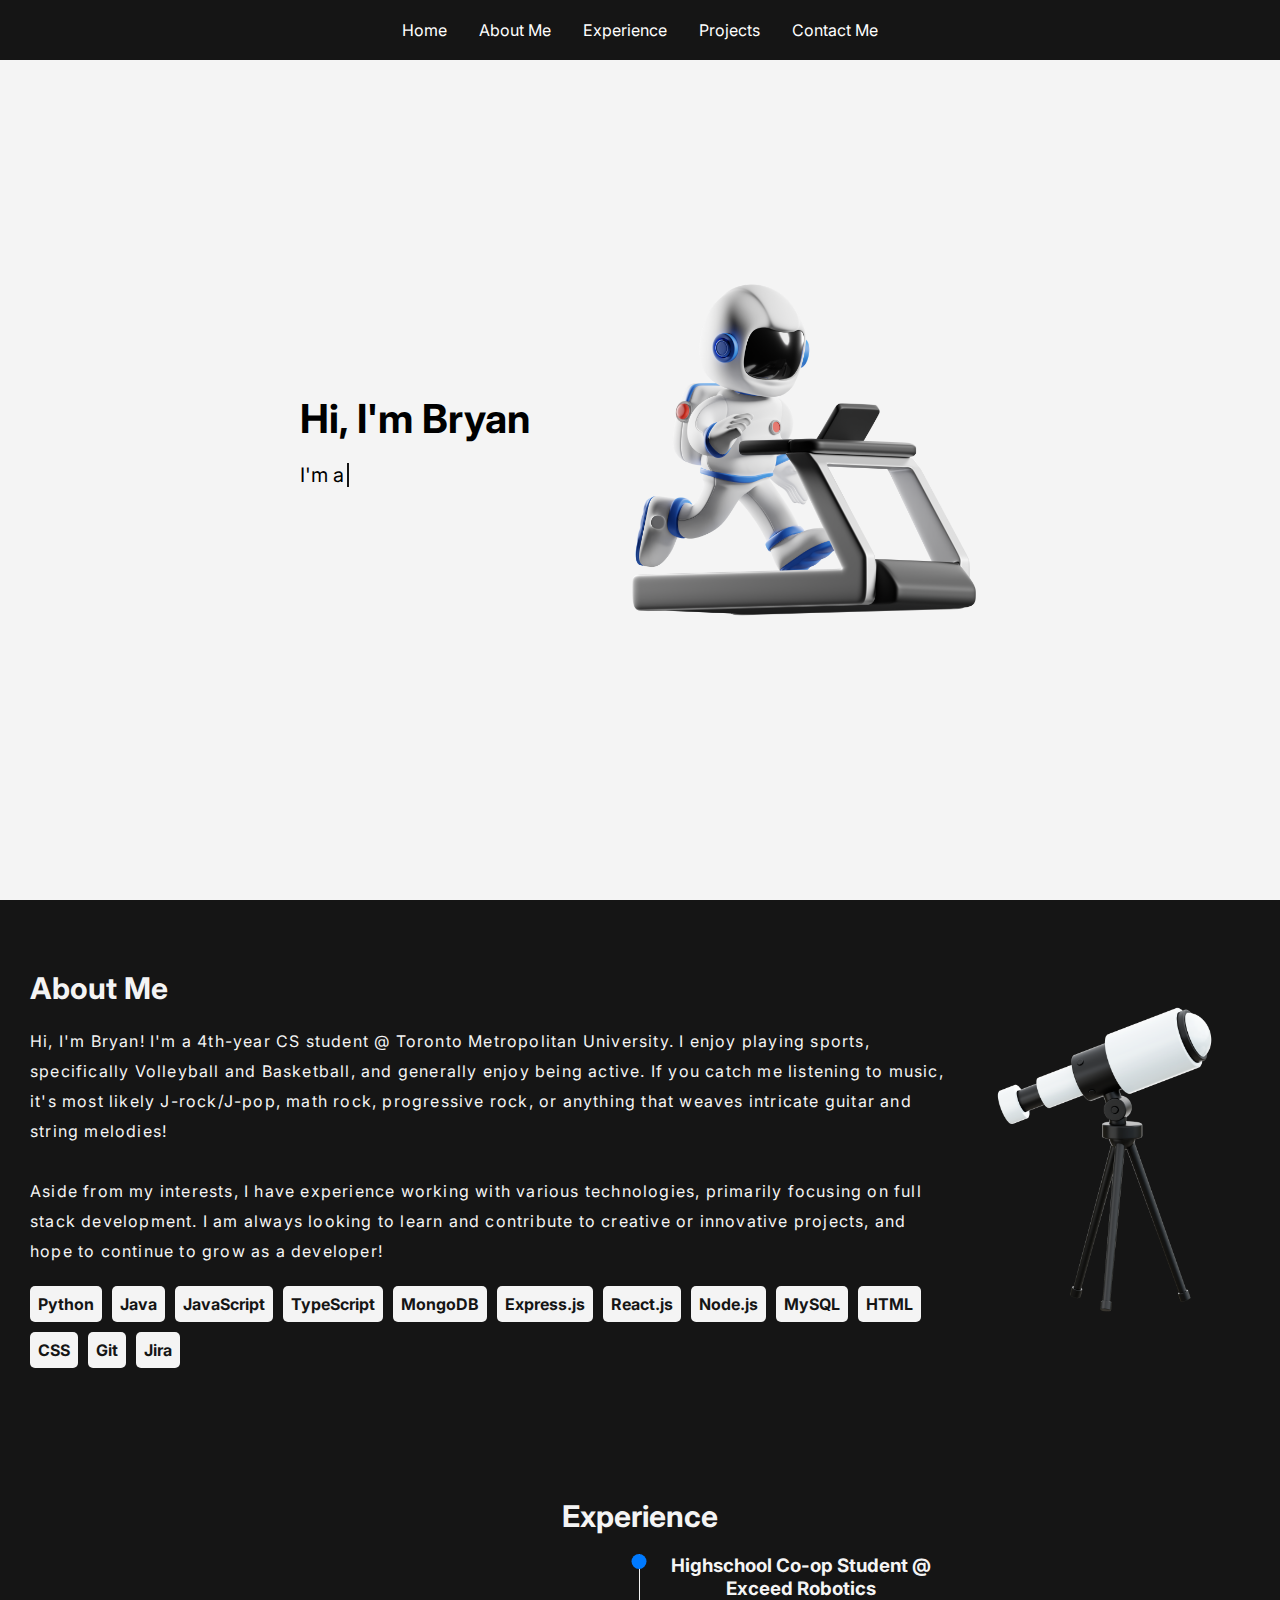
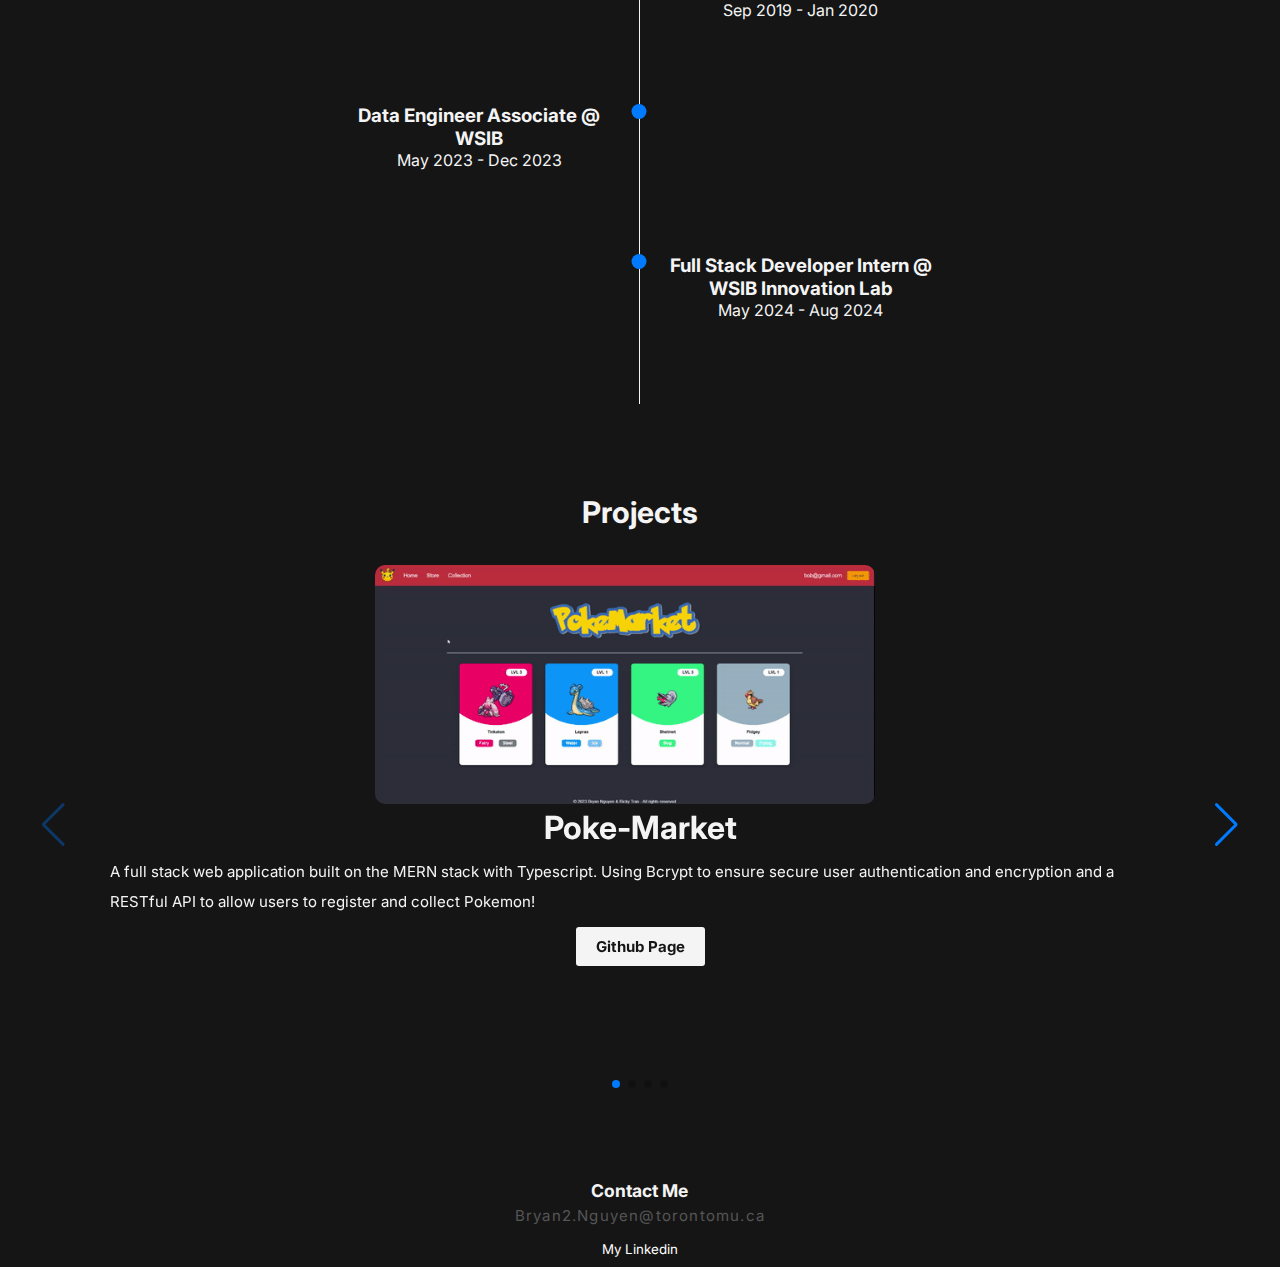
==== commit ef474d13: "Updated year status" ====
--- a/index.html
+++ b/index.html
@@ -42,11 +42,9 @@
       <div id="about-me-text">
         <h2 class="section-header">About Me</h2>
         <p> 
-          Hi, I'm Bryan! I'm a 3rd-year CS student @ Toronto Metropolitan University. I enjoy playing sports, specifically Volleyball and Basketball, and generally enjoy being active. If you catch me listening to music, it's most likely J-rock/J-pop, math rock, progressive rock, or anything that weaves intricate guitar and string melodies! I love learning and developing new things especially when I tie them into my interests hence the common Pokemon theme among some of my projects.
+          Hi, I'm Bryan! I'm a 4th-year CS student @ Toronto Metropolitan University. I enjoy playing sports, specifically Volleyball and Basketball, and generally enjoy being active. If you catch me listening to music, it's most likely J-rock/J-pop, math rock, progressive rock, or anything that weaves intricate guitar and string melodies!
           <br><br>
-          Aside from my interests, I have experience working with multiple technologies, primarily focusing on software development using the MERN stack. Currently I am working on a new application that uses OpenAI as I believe AI is something that has a lot of potential, and would be a great learning experience.
-          <br><br>
-          I am always looking to learn and contribute to creative or innovative projects, and hope to continue to grow as a developer!
+          Aside from my interests, I have experience working with various technologies, primarily focusing on full stack development. I am always looking to learn and contribute to creative or innovative projects, and hope to continue to grow as a developer!
         </p>
 
         <div id="tagsContainer"></div>
@@ -69,11 +67,11 @@
 
         <div class="timeline-component timeline-content">
           <h3>Highschool Co-op Student @ Exceed Robotics</h3>
-          <p>Sep 2019 - Dec 2019</p>
+          <p>Sep 2019 - Jan 2020</p>
         </div>
 
         <div class="timeline-component timeline-content">
-          <h3>Data Engineer Intern @ WSIB</h3>
+          <h3>Data Engineer Associate @ WSIB</h3>
           <p>May 2023 - Dec 2023</p>
         </div>
 
@@ -88,7 +86,8 @@
         </div>
 
         <div class="timeline-component timeline-content">
-          <h3>TBA</h3>
+          <h3>Full Stack Developer Intern @ WSIB Innovation Lab</h3>
+          <p>May 2024 - Aug 2024</p>
         </div>
 
       </div>
@@ -204,7 +203,7 @@
     <!--==================== CONTACT ME ====================-->
     <div id="contact-info">
       <h3>Contact Me</h3>
-      <p>Bryan2.Nguyen@ryerson.ca</p>
+      <p>Bryan2.Nguyen@torontomu.ca</p>
       <a href="https://www.linkedin.com/in/bryan-nguyen" target="_blank">
         <button>My Linkedin</button>
       </a>
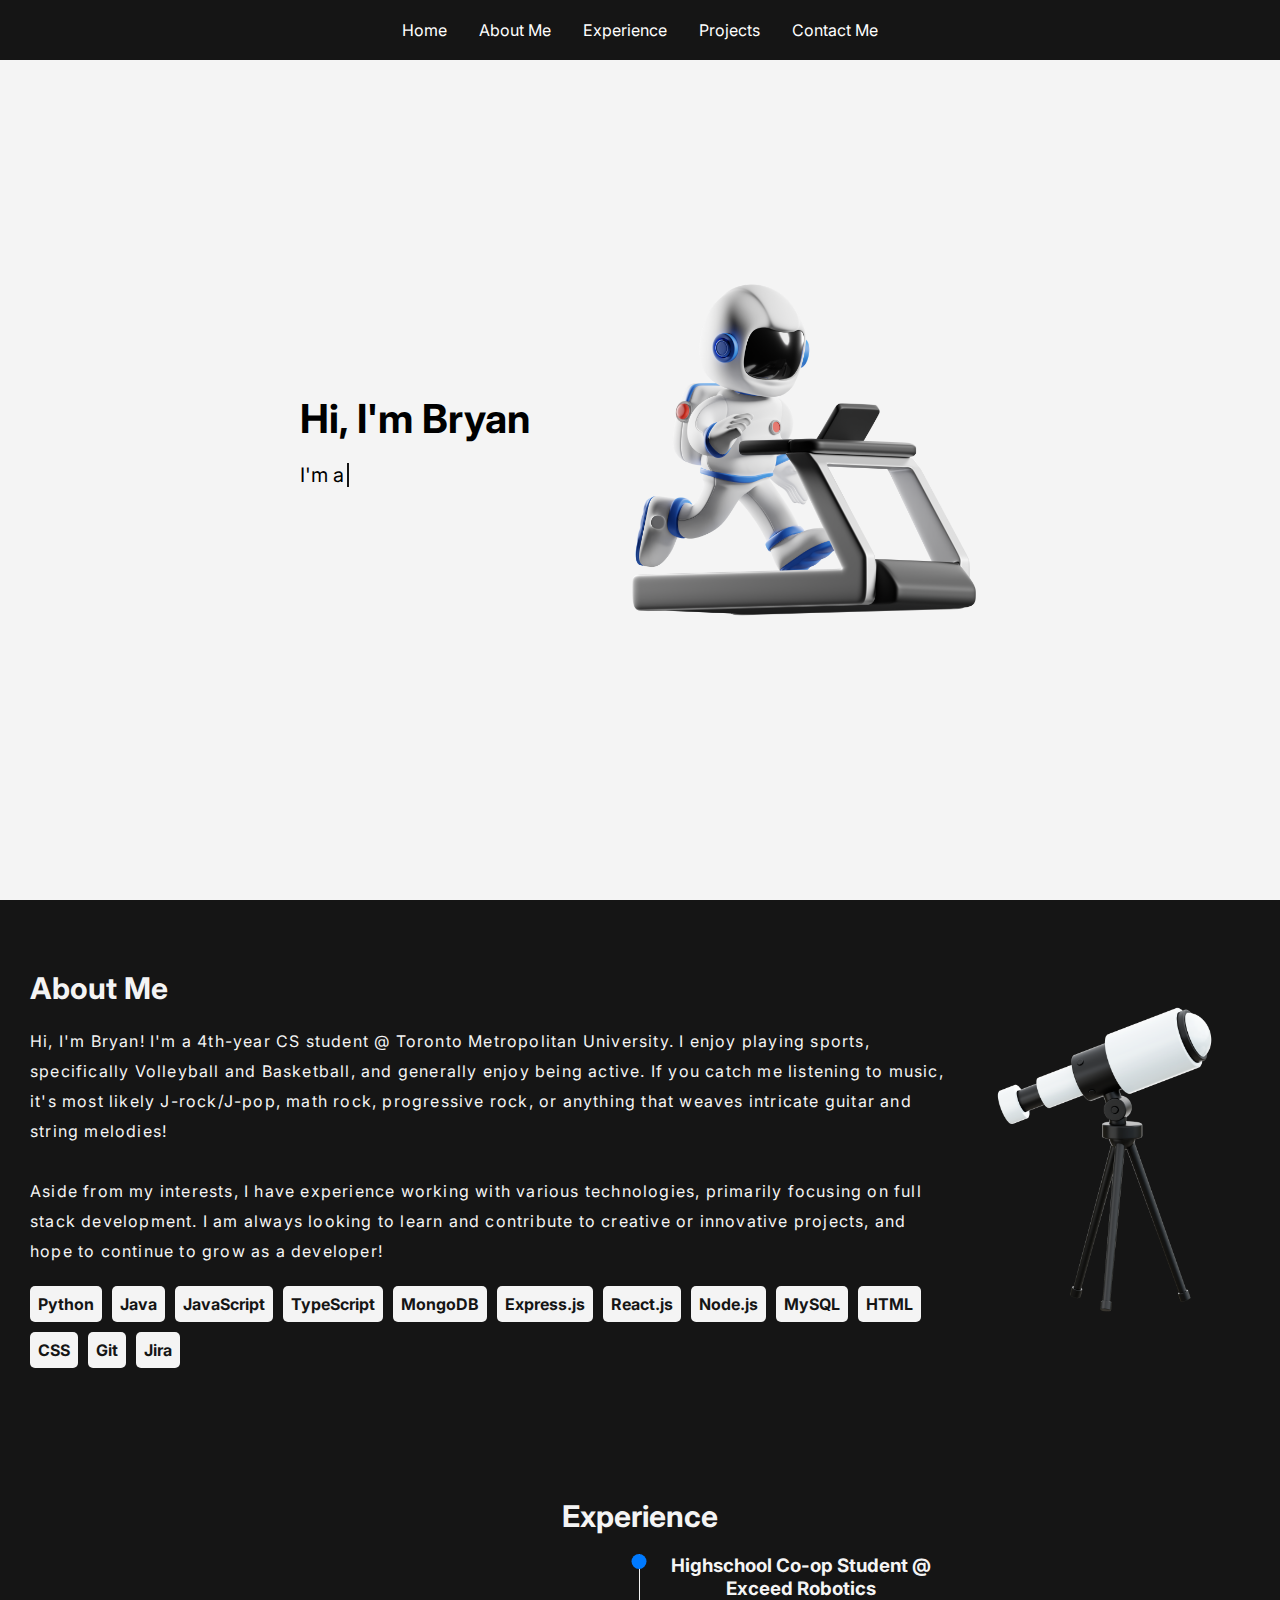
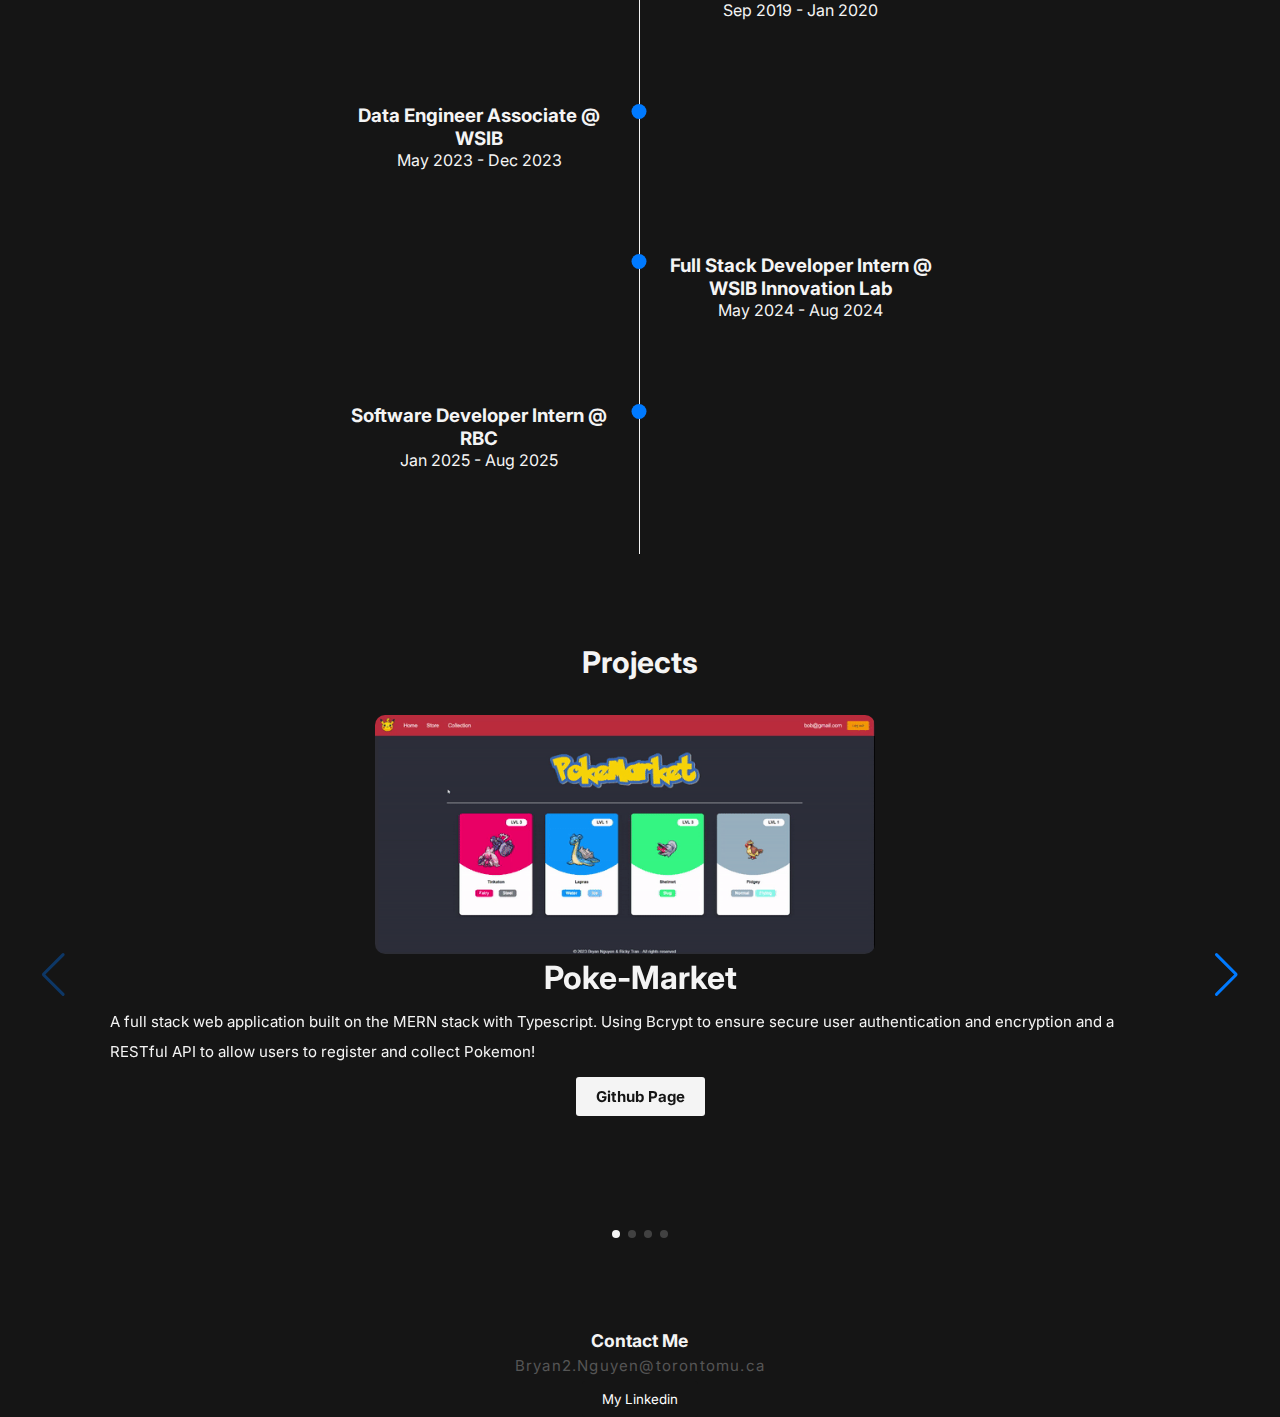
==== commit 0a6cdcfc: "Updated Experience section" ====
--- a/index.html
+++ b/index.html
@@ -88,6 +88,15 @@
         <div class="timeline-component timeline-content">
           <h3>Full Stack Developer Intern @ WSIB Innovation Lab</h3>
           <p>May 2024 - Aug 2024</p>
+        </div>
+
+        <div class="timeline-component timeline-content">
+          <h3>Software Developer Intern @ RBC</h3>
+          <p>Jan 2025 - Aug 2025</p>
+        </div>
+
+        <div class="timeline-middle">
+          <div class="timeline-circle"></div>
         </div>
 
       </div>
--- a/index.css
+++ b/index.css
@@ -65,7 +65,7 @@
 }
 
 .typing-text span::before {
-  content: "3rd year CS student";
+  content: "4th year CS student";
   color: #151515;
   animation: words 20s infinite;
 }
@@ -91,7 +91,7 @@
 @keyframes words {
   0%,
   25% {
-    content: "3rd year CS student";
+    content: "4th year CS student";
   }
   26%,
   50% {
@@ -99,7 +99,7 @@
   }
   51%,
   75% {
-    content: "volleyball player";
+    content: "recreational athlete";
   }
   76%,
   100% {
@@ -294,6 +294,10 @@
   display: flex;
 }
 
+.swiper .swiper-pagination-bullet {
+  background-color: #f4f4f4;
+}
+
 .github-button button {
   background-color: #f4f4f4;
   font-family: "Inter", sans-serif;
@@ -447,11 +451,15 @@
 }
 
 /* Mobile */
-@media screen and (max-width: 767px) {
+@media screen and (min-width: 300px) and (max-width: 767px) {
   #home {
     max-width: 100%;
     padding-left: 50%;
     padding-right: 50%;
+  }
+
+  #home h1 {
+    font-size: 2rem;
   }
 
   #about-me,
@@ -460,27 +468,44 @@
     max-width: 100%;
   }
 
-  #home h1 {
-    font-size: 2rem;
-  }
-
+  /* about-me */
+  #about-me img {
+    max-width: 0px;
+  }
+
+  #about-me #about-me-text p {
+    font-size: 0.7rem;
+    line-height: 20px;
+  }
+
+  #tagsContainer {
+    gap: 7px;
+  }
+
+  .tag {
+    font-weight: none;
+    padding: 4px;
+    border-radius: 3px;
+    font-size: 0.75rem;
+  }
+
+  /* Experience */
+  .timeline-content {
+    font-size: 0.6rem;
+  }
+
+  /* projects */
   .swiper-slide-container img {
-    width: 100%;
-    border-radius: 5px;
+    width: 200px;
+    margin-top: 80px;
+    margin-bottom: 20px;
+    margin-left: 20px;
     height: auto;
-  }
-
-  #contact-me {
-    border: solid;
-    border-color: white;
-  }
-
-  #about-me p {
-    font-size: 0.75rem;
-  }
-
-  .timeline-middle {
-    height: 210px;
+    border-radius: 3px;
+  }
+
+  .swiper-slide-container-2 {
+    height: 50%;
   }
 
   .swiper .slide-desc {
@@ -494,6 +519,7 @@
 
   .swiper-slide-container {
     flex-direction: column;
+    align-items: center;
   }
 
   .swiper-slide-container-2 {
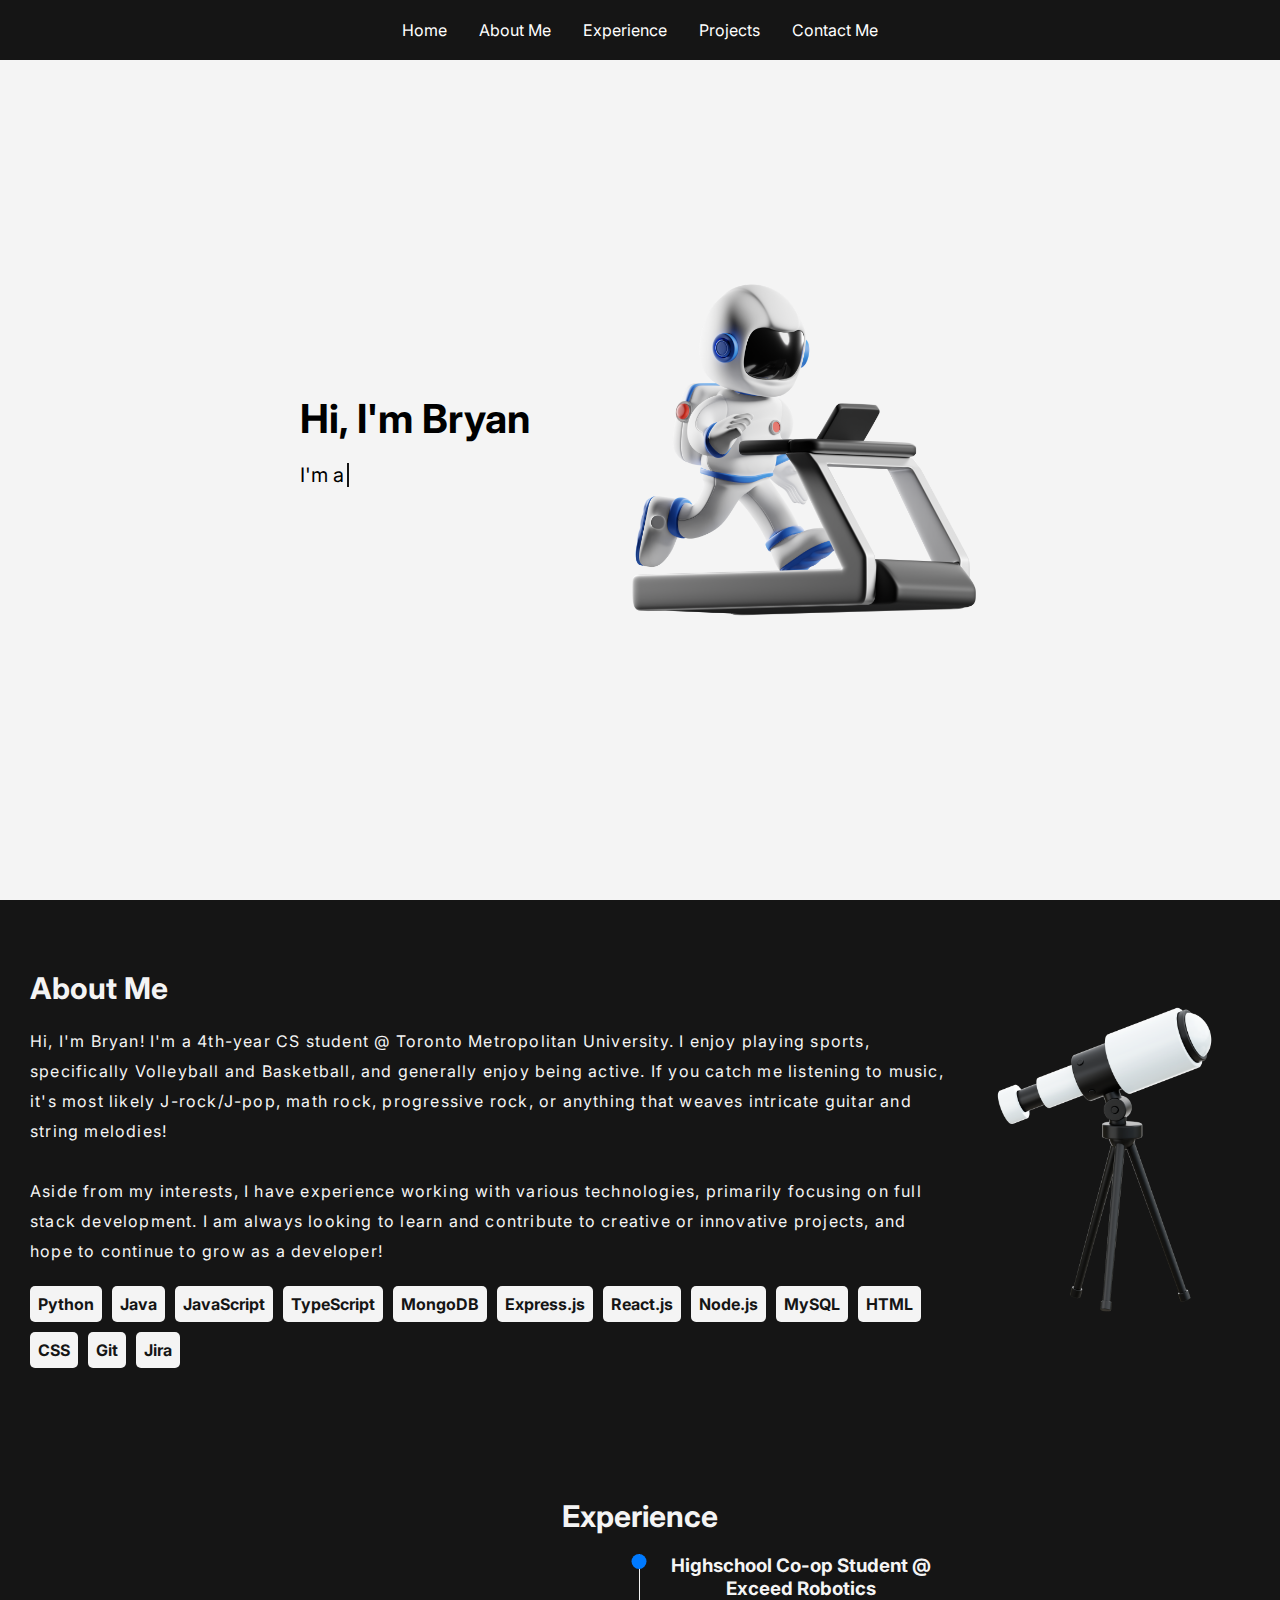
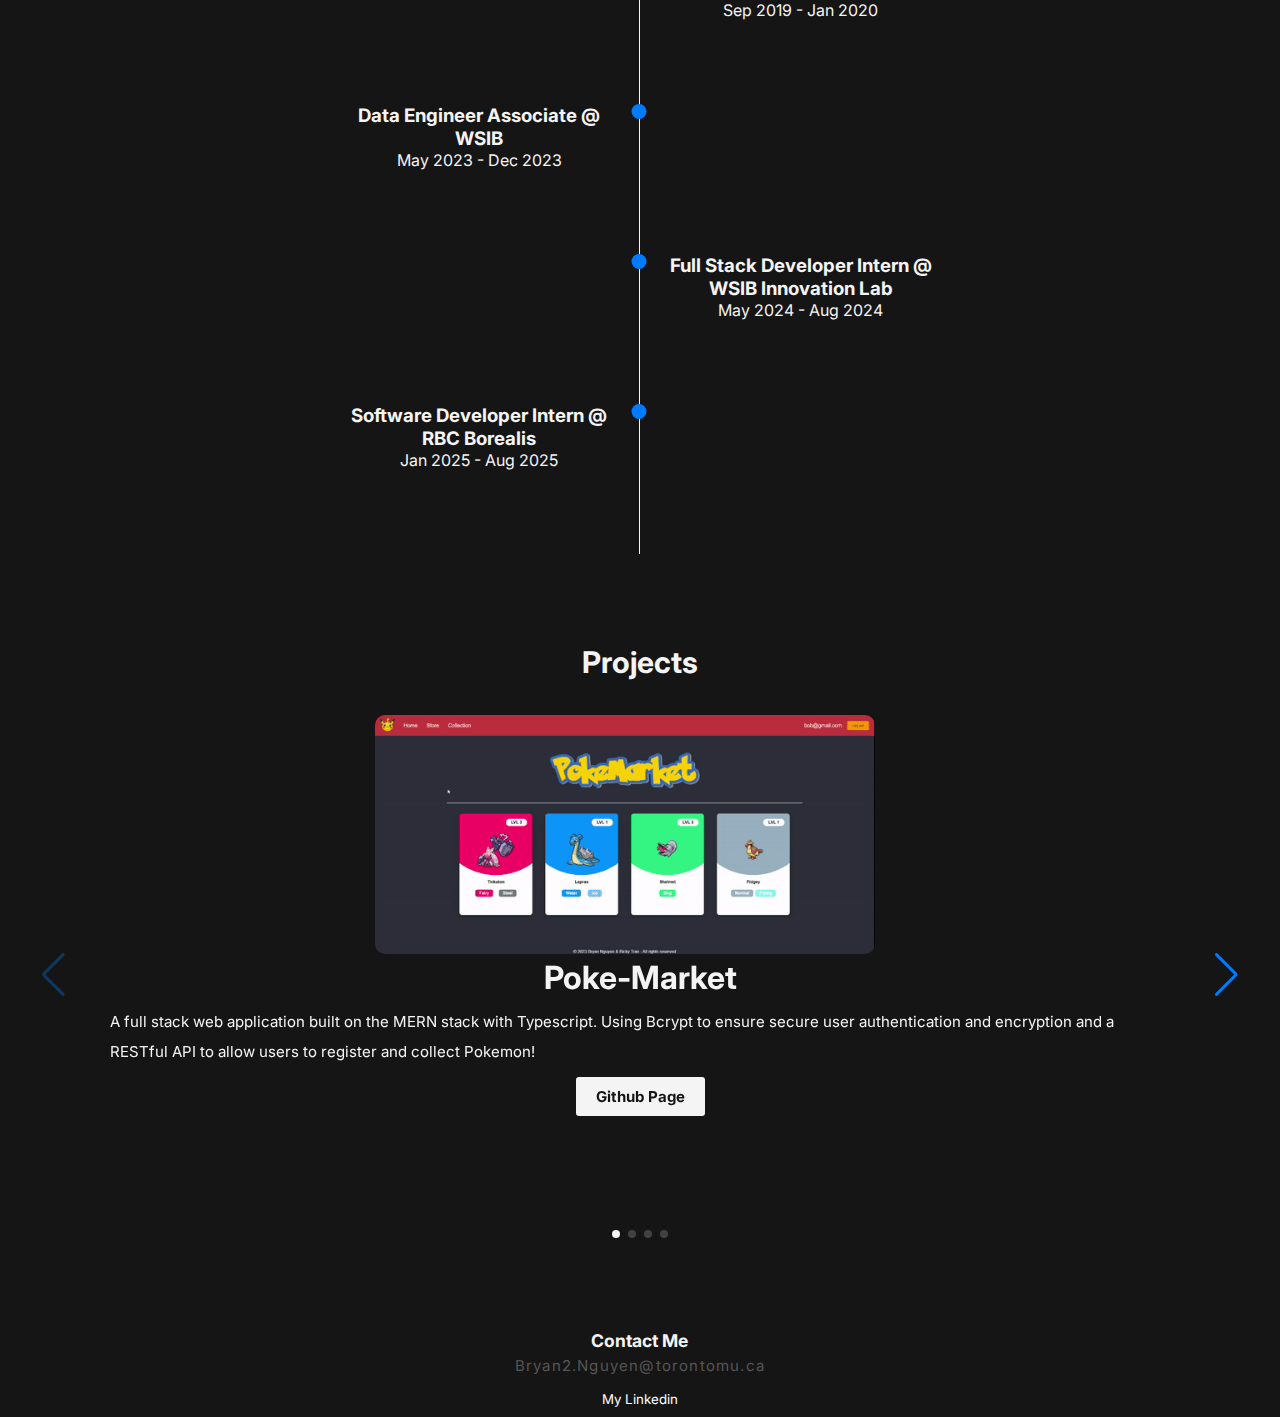
==== commit f05a1466: "Updated experience" ====
--- a/index.html
+++ b/index.html
@@ -91,7 +91,7 @@
         </div>
 
         <div class="timeline-component timeline-content">
-          <h3>Software Developer Intern @ RBC</h3>
+          <h3>Software Developer Intern @ RBC Borealis</h3>
           <p>Jan 2025 - Aug 2025</p>
         </div>
 
